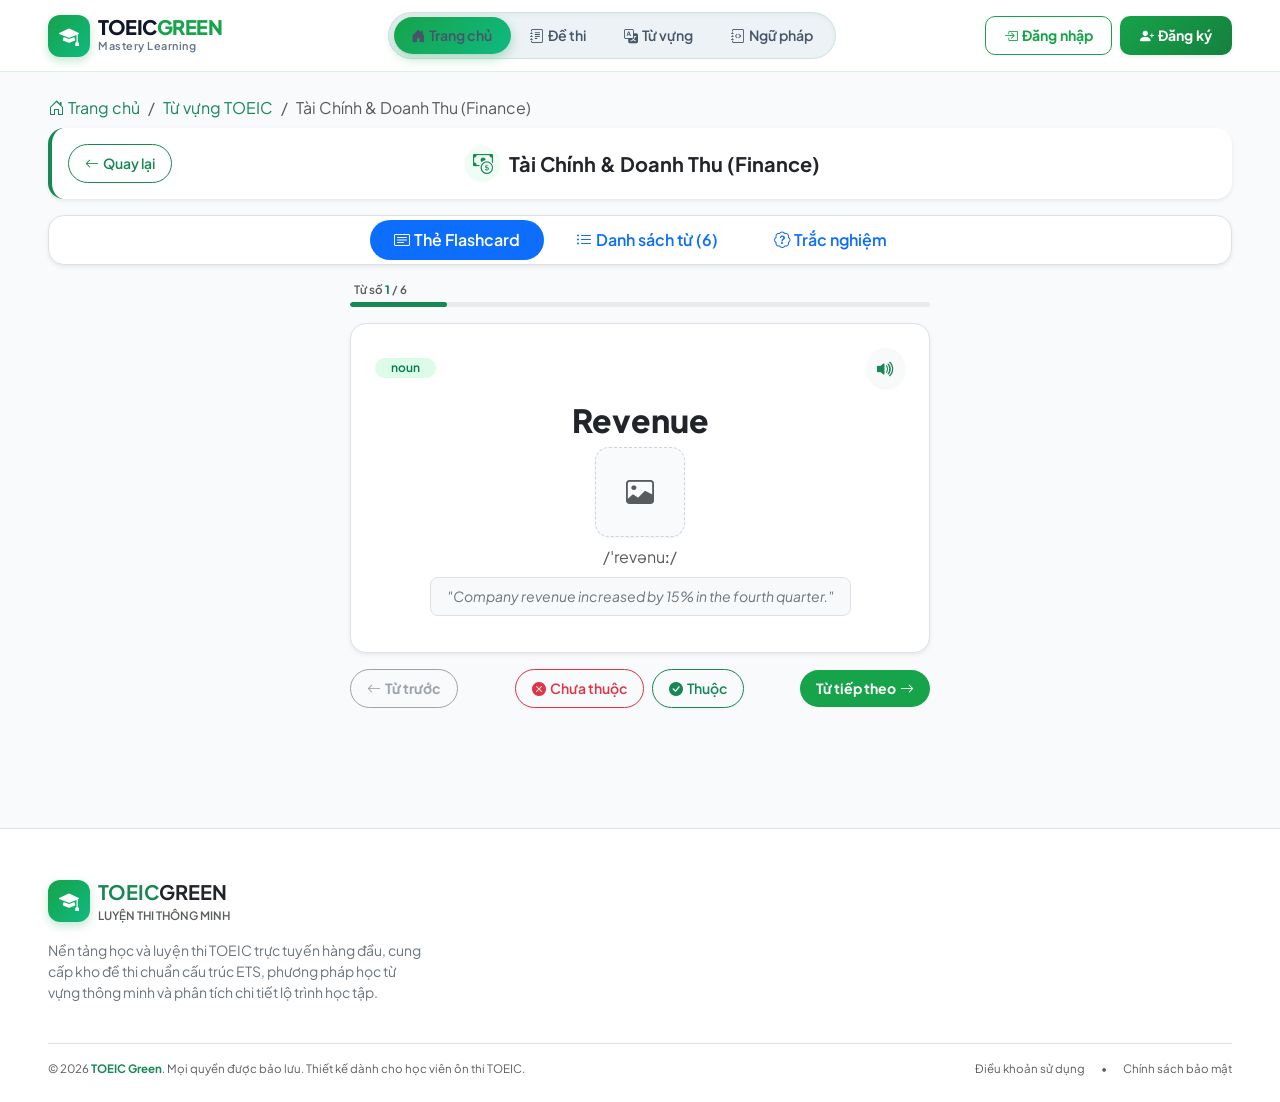
==== vocab-detail.html @ 049415ac "second time deploy lol" ====
<!DOCTYPE html>
<html lang="vi">

<head>
    <meta charset="utf-8" />
    <meta name="viewport" content="width=device-width, initial-scale=1.0" />
    <title>H&#x1ECD;c T&#x1EEB; V&#x1EF1;ng: T&#xE0;i Ch&#xED;nh &amp; Doanh Thu (Finance) - TOEIC Master</title>
    <!-- Google Fonts -->
    <link rel="preconnect" href="https://fonts.googleapis.com">
    <link rel="preconnect" href="https://fonts.gstatic.com" crossorigin>
    <link href="https://fonts.googleapis.com/css2?family=Plus+Jakarta+Sans:wght@400;500;600;700;800&display=swap"
        rel="stylesheet">
    <!-- Bootstrap 5 & Icons -->
    <link rel="stylesheet" href="/lib/bootstrap/dist/css/bootstrap.min.css" />
    <link rel="stylesheet" href="https://cdn.jsdelivr.net/npm/bootstrap-icons@1.11.3/font/bootstrap-icons.min.css">
    <!-- Custom Site CSS -->
    <link rel="stylesheet" href="/css/site.css?v=sYQMyWPoGxHko4SKSE2M6L6KDpTRG8EgxznB8csKNCI" />
</head>

<body class="d-flex flex-column min-vh-100">
    <!-- ===================== HEADER ===================== -->
    <header class="site-header sticky-top">
        <div class="container-fluid px-lg-5">
            <nav class="navbar navbar-expand-lg py-0">
                <!-- 1. Logo (Left) -->
                <a class="navbar-brand d-flex align-items-center gap-2 text-decoration-none" href="/Student">
                    <div class="brand-icon-box">
                        <i class="bi bi-mortarboard-fill"></i>
                    </div>
                    <div class="d-flex flex-column">
                        <span class="brand-title">TOEIC<span class="brand-highlight">GREEN</span></span>
                        <span class="brand-sub">Mastery Learning</span>
                    </div>
                </a>

                <!-- Mobile Toggle -->
                <button class="navbar-toggler border-0 shadow-none" type="button" data-bs-toggle="collapse"
                    data-bs-target="#navbarMain">
                    <i class="bi bi-list fs-2 text-success"></i>
                </button>

                <!-- Navbar Content -->
                <div class="collapse navbar-collapse justify-content-between" id="navbarMain">
                    <!-- 2. Smooth Floating Background Slider Navbar (Center) -->
                    <div class="navbar-slidebar-wrapper mx-auto my-2 my-lg-0" id="slidebarContainer">
                        <!-- Floating Background Pill Indicator -->
                        <div class="nav-slider-indicator" id="navIndicator"></div>

                        <ul class="nav custom-slide-nav" id="mainSlideNav">
                            <li class="nav-item">
                                <a class="nav-link " href="/Student">
                                    <i class="bi bi-house-door-fill me-1"></i>Trang chủ
                                </a>
                            </li>
                            <li class="nav-item">
                                <a class="nav-link " href="/Student/Home/Exams">
                                    <i class="bi bi-journal-text me-1"></i>Đề thi
                                </a>
                            </li>
                            <li class="nav-item">
                                <a class="nav-link " href="/Student/Home/Vocab">
                                    <i class="bi bi-translate me-1"></i>Từ vựng
                                </a>
                            </li>
                            <li class="nav-item">
                                <a class="nav-link " href="/Student/Home/Grammar">
                                    <i class="bi bi-journal-code me-1"></i>Ngữ pháp
                                </a>
                            </li>
                        </ul>
                    </div>

                    <!-- 3. Auth Buttons (Right) -->
                    <div class="d-flex align-items-center gap-2 mt-3 mt-lg-0">
                        <button class="btn btn-auth-login" data-bs-toggle="modal" data-bs-target="#authModal"
                            onclick="setAuthMode('login')">
                            <i class="bi bi-box-arrow-in-right me-1"></i>Đăng nhập
                        </button>
                        <button class="btn btn-auth-register shadow-sm" data-bs-toggle="modal"
                            data-bs-target="#authModal" onclick="setAuthMode('register')">
                            <i class="bi bi-person-plus-fill me-1"></i>Đăng ký
                        </button>
                    </div>
                </div>
            </nav>
        </div>
    </header>

    <!-- ===================== BODY CONTENT ===================== -->
    <main role="main" class="flex-grow-1">

        <div class="page-container py-4">
            <div class="container-fluid px-lg-5">

                <!-- ================= 1. BREADCRUMB & HEADER ================= -->
                <div class="mb-3">
                    <nav aria-label="breadcrumb">
                        <ol class="breadcrumb mb-2">
                            <li class="breadcrumb-item">
                                <a class="text-decoration-none text-success" href="/Student">
                                    <i class="bi bi-house-door me-1"></i>Trang chủ
                                </a>
                            </li>
                            <li class="breadcrumb-item">
                                <a class="text-decoration-none text-success" href="/Student/Home/Vocab">Từ vựng
                                    TOEIC</a>
                            </li>
                            <li class="breadcrumb-item active" aria-current="page">T&#xE0;i Ch&#xED;nh &amp; Doanh Thu
                                (Finance)</li>
                        </ol>
                    </nav>

                    <!-- Header: Nút Quay lại bên trái, Tên chủ đề ở GIỮA (Responsive cho mọi màn hình) -->
                    <div
                        class="card border-0 rounded-4 shadow-sm p-3 bg-white border-start border-4 border-success position-relative">
                        <div
                            class="d-flex flex-wrap justify-content-between align-items-center gap-2 vocab-detail-header-row">
                            <!-- Bên trái: Nút Quay lại -->
                            <a class="btn btn-outline-success rounded-pill px-3 py-2 fw-semibold btn-sm z-1 flex-shrink-0"
                                href="/Student/Home/Vocab">
                                <i class="bi bi-arrow-left me-1"></i>Quay lại
                            </a>

                            <!-- Ở giữa: Tên chủ đề (tự căn giữa desktop & tablet, linh hoạt trên mobile) -->
                            <div class="vocab-header-title-box d-flex align-items-center gap-2">
                                <div class="topic-icon-box rounded-circle bg-light-green text-success d-flex align-items-center justify-content-center flex-shrink-0"
                                    style="width: 36px; height: 36px;">
                                    <i class="bi bi-cash-coin fs-5"></i>
                                </div>
                                <h4 class="fw-bold text-dark mb-0 fs-5 text-truncate"
                                    title="T&#xE0;i Ch&#xED;nh &amp; Doanh Thu (Finance)">T&#xE0;i Ch&#xED;nh &amp;
                                    Doanh Thu (Finance)</h4>
                            </div>

                            <!-- Placeholder để giữ cân bằng layout trên màn hình lớn -->
                            <div style="width: 88px;" class="d-none d-md-block flex-shrink-0"></div>
                        </div>
                    </div>
                </div>

                <!-- ================= 2. STUDY MODES (TABS) ================= -->
                <ul class="nav nav-pills gap-1 gap-sm-2 mb-3 p-1 bg-white rounded-4 shadow-sm border justify-content-center flex-nowrap overflow-auto"
                    id="vocabStudyTabs" role="tablist">
                    <li class="nav-item flex-shrink-0" role="presentation">
                        <button class="nav-link active rounded-pill fw-semibold px-3 px-sm-4 py-2 small"
                            id="flashcard-tab" data-bs-toggle="pill" data-bs-target="#flashcard-pane" type="button"
                            role="tab">
                            <i class="bi bi-card-text me-1"></i>Thẻ Flashcard
                        </button>
                    </li>
                    <li class="nav-item flex-shrink-0" role="presentation">
                        <button class="nav-link rounded-pill fw-semibold px-3 px-sm-4 py-2 small" id="list-tab"
                            data-bs-toggle="pill" data-bs-target="#list-pane" type="button" role="tab">
                            <i class="bi bi-list-ul me-1"></i>Danh sách từ (6)
                        </button>
                    </li>
                    <li class="nav-item flex-shrink-0" role="presentation">
                        <button class="nav-link rounded-pill fw-semibold px-3 px-sm-4 py-2 small" id="quiz-tab"
                            data-bs-toggle="pill" data-bs-target="#quiz-pane" type="button" role="tab">
                            <i class="bi bi-patch-question me-1"></i>Trắc nghiệm
                        </button>
                    </li>
                </ul>

                <!-- ================= 3. TAB CONTENT ================= -->
                <div class="tab-content" id="vocabTabContent">

                    <!-- TAB 1: COMPACT 3D FLASHCARD -->
                    <div class="tab-pane fade show active" id="flashcard-pane" role="tabpanel">
                        <div class="row justify-content-center">
                            <div class="col-xl-6 col-lg-7 col-md-9 col-12">

                                <!-- Progress Indicator -->
                                <div class="d-flex justify-content-between align-items-center mb-1 px-1">
                                    <span class="text-muted x-small fw-semibold">
                                        Từ số <strong class="text-success" id="cardCurrentIndex">1</strong> / 6
                                    </span>
                                </div>
                                <div class="progress mb-3" style="height: 5px;">
                                    <div class="progress-bar bg-success rounded-pill" id="cardProgressBar"
                                        style="width: 16,666666666666668%"></div>
                                </div>

                                <!-- 3D Flip Card Container -->
                                <div class="flashcard-scene mb-3" onclick="flipCurrentCard()">
                                    <div class="flashcard" id="mainFlashcard">

                                        <!-- Mặt trước (Front): Từ vựng + Hình ảnh ở GIỮA + Phiên âm + Ví dụ bên dưới -->
                                        <div
                                            class="flashcard-face flashcard-front rounded-4 shadow-sm p-3 p-sm-4 d-flex flex-column justify-content-between text-center bg-white border">
                                            <div class="d-flex justify-content-between align-items-center">
                                                <span
                                                    class="badge bg-emerald-light text-emerald px-3 py-1 rounded-pill fw-semibold"
                                                    id="fcPartOfSpeech">noun</span>
                                                <button class="btn btn-light btn-sm rounded-circle shadow-xs"
                                                    onclick="event.stopPropagation(); playCurrentWordAudio();"
                                                    title="Nghe phát âm">
                                                    <i class="bi bi-volume-up-fill text-success fs-5"></i>
                                                </button>
                                            </div>

                                            <div class="my-auto py-2 d-flex flex-column align-items-center w-100">
                                                <!-- 1. Từ vựng tiếng Anh -->
                                                <h2 class="fw-extrabold text-dark mb-2 fc-word-heading" id="fcWord">
                                                    Agreement</h2>

                                                <!-- 2. Hình ảnh ở giữa (dưới từ vựng, trên phiên âm) -->
                                                <div class="vocab-image-box shadow-xs mb-2" id="fcImageBoxFront">
                                                    <i class="bi bi-image text-muted fs-3"
                                                        id="fcImagePlaceholderFront"></i>
                                                    <img id="fcImageTagFront" src="" alt="Vocabulary Illustration"
                                                        style="display: none;" />
                                                </div>

                                                <!-- 3. Phiên âm -->
                                                <p class="text-muted fs-6 mb-2" id="fcPhonetic">/əˈɡriːmənt/</p>

                                                <!-- 4. Câu ví dụ đặt dưới phần phiên âm -->
                                                <div
                                                    class="p-2 px-3 bg-light rounded-3 border text-center d-inline-block mw-100">
                                                    <p class="mb-0 text-secondary small fst-italic" id="fcExample">"The
                                                        two companies reached a preliminary agreement on the merger."
                                                    </p>
                                                </div>
                                            </div>

                                            <div></div>
                                        </div>

                                        <!-- Mặt sau (Back): Hình ảnh + Nghĩa tiếng Việt -->
                                        <div
                                            class="flashcard-face flashcard-back rounded-4 shadow-sm p-3 p-sm-4 d-flex flex-column justify-content-between text-center bg-white border">
                                            <div class="d-flex justify-content-end align-items-center">
                                                <button class="btn btn-light btn-sm rounded-circle shadow-xs"
                                                    onclick="event.stopPropagation(); playCurrentWordAudio();"
                                                    title="Nghe phát âm">
                                                    <i class="bi bi-volume-up-fill text-success fs-5"></i>
                                                </button>
                                            </div>

                                            <div
                                                class="d-flex align-items-center justify-content-center gap-3 gap-sm-4 my-auto py-2 w-100 flex-column flex-sm-row">
                                                <!-- Khung hình ảnh kèm theo ở mặt sau -->
                                                <div class="vocab-image-box shadow-xs" id="fcImageBoxBack">
                                                    <i class="bi bi-image text-muted fs-3"
                                                        id="fcImagePlaceholderBack"></i>
                                                    <img id="fcImageTagBack" src="" alt="Vocabulary Illustration"
                                                        style="display: none;" />
                                                </div>

                                                <div class="text-center text-sm-start">
                                                    <span
                                                        class="text-muted x-small fw-bold text-uppercase d-block mb-1">Nghĩa
                                                        tiếng Việt</span>
                                                    <h3 class="fw-bold text-success mb-0 fc-meaning-heading"
                                                        id="fcMeaning">Hợp đồng, thỏa thuận</h3>
                                                </div>
                                            </div>

                                            <div></div>
                                        </div>
                                    </div>
                                </div>

                                <!-- Card Navigation Controls: Từ trước | Chưa thuộc | Thuộc | Từ tiếp theo -->
                                <div
                                    class="d-flex flex-wrap justify-content-between align-items-center gap-2 flashcard-controls-row">
                                    <button
                                        class="btn btn-outline-secondary px-3 py-2 rounded-pill fw-bold btn-sm fc-nav-btn"
                                        id="btnPrevCard" onclick="prevCard()" disabled>
                                        <i class="bi bi-arrow-left me-1"></i>Từ trước
                                    </button>

                                    <div class="d-flex align-items-center gap-2 fc-status-btn-group">
                                        <button
                                            class="btn btn-outline-danger px-3 py-2 rounded-pill fw-semibold btn-sm d-flex align-items-center gap-1 shadow-xs"
                                            id="btnNotLearned" onclick="markStatus(false)" title="Chưa thuộc từ này">
                                            <i class="bi bi-x-circle-fill"></i>
                                            <span>Chưa thuộc</span>
                                        </button>
                                        <button
                                            class="btn btn-success px-3 py-2 rounded-pill fw-semibold btn-sm d-flex align-items-center gap-1 shadow-xs"
                                            id="btnLearned" onclick="markStatus(true)" title="Đã thuộc từ này">
                                            <i class="bi bi-check-circle-fill"></i>
                                            <span>Thuộc</span>
                                        </button>
                                    </div>

                                    <button class="btn btn-emerald px-3 py-2 rounded-pill fw-bold btn-sm fc-nav-btn"
                                        id="btnNextCard" onclick="nextCard()">
                                        Từ tiếp theo<i class="bi bi-arrow-right ms-1"></i>
                                    </button>
                                </div>
                            </div>
                        </div>
                    </div>

                    <!-- TAB 2: DETAILED VOCABULARY LIST (CÓ BỘ LỌC THUỘC / CHƯA THUỘC) -->
                    <div class="tab-pane fade" id="list-pane" role="tabpanel">
                        <!-- Thanh phân loại bộ lọc từ vựng -->
                        <div
                            class="d-flex flex-wrap align-items-center justify-content-between gap-2 mb-3 p-3 bg-white rounded-4 shadow-sm border">
                            <span class="fw-semibold text-dark small">
                                <i class="bi bi-funnel me-1 text-success"></i>Phân loại từ:
                            </span>
                            <div class="btn-group rounded-pill p-1 bg-light border" role="group">
                                <button type="button"
                                    class="btn btn-sm rounded-pill px-3 fw-semibold active btn-success"
                                    id="filterBtnAll" onclick="filterWordList('all')">
                                    Tất cả (<span id="countAll">6</span>)
                                </button>
                                <button type="button"
                                    class="btn btn-sm rounded-pill px-3 fw-semibold btn-light text-success"
                                    id="filterBtnLearned" onclick="filterWordList('learned')">
                                    <i class="bi bi-check-circle-fill me-1"></i>Đã thuộc (<span
                                        id="countLearned">0</span>)
                                </button>
                                <button type="button"
                                    class="btn btn-sm rounded-pill px-3 fw-semibold btn-light text-danger"
                                    id="filterBtnNotLearned" onclick="filterWordList('not_learned')">
                                    <i class="bi bi-x-circle-fill me-1"></i>Chưa thuộc (<span
                                        id="countNotLearned">0</span>)
                                </button>
                            </div>
                        </div>

                        <div class="row g-3" id="vocabCardsGrid">
                            <div class="col-md-6 col-lg-4 vocab-item-wrapper" id="wordCardCol-201" data-word-id="201">
                                <div class="card h-100 border-0 rounded-4 shadow-sm p-4 bg-white vocab-card-item">
                                    <!-- Hàng tiêu đề: Từ vựng bên trái, Trạng thái & Loa bên phải -->
                                    <div class="d-flex align-items-start justify-content-between gap-2 mb-2">
                                        <div class="d-flex align-items-center gap-3">
                                            <div>
                                                <h5 class="fw-bold text-dark mb-0">Revenue</h5>
                                                <span class="text-muted small">/&#x2C8;rev&#x259;nu&#x2D0;/</span>
                                            </div>
                                        </div>

                                        <!-- Cụm bên phải: Badge trạng thái + Nút loa đặt cạnh nhau rõ ràng -->
                                        <div class="d-flex align-items-center gap-2 flex-shrink-0">
                                            <div id="wordStatusBadge-201">
                                                <span class="badge bg-light text-muted border small">Chưa học</span>
                                            </div>
                                            <button class="btn btn-sm btn-light rounded-circle shadow-xs"
                                                onclick="speakWord('Revenue')" title="Nghe phát âm">
                                                <i class="bi bi-volume-up text-success"></i>
                                            </button>
                                        </div>
                                    </div>
                                    <div class="p-2 bg-light rounded-3 mb-2 border">
                                        <span class="badge bg-light-green text-emerald border small me-1">noun</span>
                                        <strong class="text-success small">Doanh thu, t&#x1ED5;ng thu
                                            nh&#x1EAD;p</strong>
                                    </div>
                                    <div class="text-muted x-small fst-italic mt-auto">
                                        <i class="bi bi-chat-quote me-1"></i>Company revenue increased by 15% in the
                                        fourth quarter.
                                    </div>
                                </div>
                            </div>
                            <div class="col-md-6 col-lg-4 vocab-item-wrapper" id="wordCardCol-202" data-word-id="202">
                                <div class="card h-100 border-0 rounded-4 shadow-sm p-4 bg-white vocab-card-item">
                                    <!-- Hàng tiêu đề: Từ vựng bên trái, Trạng thái & Loa bên phải -->
                                    <div class="d-flex align-items-start justify-content-between gap-2 mb-2">
                                        <div class="d-flex align-items-center gap-3">
                                            <div>
                                                <h5 class="fw-bold text-dark mb-0">Budget</h5>
                                                <span class="text-muted small">/&#x2C8;b&#x28C;d&#x292;&#x26A;t/</span>
                                            </div>
                                        </div>

                                        <!-- Cụm bên phải: Badge trạng thái + Nút loa đặt cạnh nhau rõ ràng -->
                                        <div class="d-flex align-items-center gap-2 flex-shrink-0">
                                            <div id="wordStatusBadge-202">
                                                <span class="badge bg-light text-muted border small">Chưa học</span>
                                            </div>
                                            <button class="btn btn-sm btn-light rounded-circle shadow-xs"
                                                onclick="speakWord('Budget')" title="Nghe phát âm">
                                                <i class="bi bi-volume-up text-success"></i>
                                            </button>
                                        </div>
                                    </div>
                                    <div class="p-2 bg-light rounded-3 mb-2 border">
                                        <span class="badge bg-light-green text-emerald border small me-1">noun</span>
                                        <strong class="text-success small">Ng&#xE2;n s&#xE1;ch t&#xE0;i
                                            ch&#xED;nh</strong>
                                    </div>
                                    <div class="text-muted x-small fst-italic mt-auto">
                                        <i class="bi bi-chat-quote me-1"></i>The marketing department was allocated a
                                        budget of $50,000.
                                    </div>
                                </div>
                            </div>
                            <div class="col-md-6 col-lg-4 vocab-item-wrapper" id="wordCardCol-203" data-word-id="203">
                                <div class="card h-100 border-0 rounded-4 shadow-sm p-4 bg-white vocab-card-item">
                                    <!-- Hàng tiêu đề: Từ vựng bên trái, Trạng thái & Loa bên phải -->
                                    <div class="d-flex align-items-start justify-content-between gap-2 mb-2">
                                        <div class="d-flex align-items-center gap-3">
                                            <div>
                                                <h5 class="fw-bold text-dark mb-0">Expenditure</h5>
                                                <span
                                                    class="text-muted small">/&#x26A;k&#x2C8;spend&#x26A;t&#x283;&#x259;r/</span>
                                            </div>
                                        </div>

                                        <!-- Cụm bên phải: Badge trạng thái + Nút loa đặt cạnh nhau rõ ràng -->
                                        <div class="d-flex align-items-center gap-2 flex-shrink-0">
                                            <div id="wordStatusBadge-203">
                                                <span class="badge bg-light text-muted border small">Chưa học</span>
                                            </div>
                                            <button class="btn btn-sm btn-light rounded-circle shadow-xs"
                                                onclick="speakWord('Expenditure')" title="Nghe phát âm">
                                                <i class="bi bi-volume-up text-success"></i>
                                            </button>
                                        </div>
                                    </div>
                                    <div class="p-2 bg-light rounded-3 mb-2 border">
                                        <span class="badge bg-light-green text-emerald border small me-1">noun</span>
                                        <strong class="text-success small">Chi ph&#xED;, s&#x1EF1; chi
                                            ti&#xEA;u</strong>
                                    </div>
                                    <div class="text-muted x-small fst-italic mt-auto">
                                        <i class="bi bi-chat-quote me-1"></i>We must reduce capital expenditure to
                                        maintain cash reserves.
                                    </div>
                                </div>
                            </div>
                            <div class="col-md-6 col-lg-4 vocab-item-wrapper" id="wordCardCol-204" data-word-id="204">
                                <div class="card h-100 border-0 rounded-4 shadow-sm p-4 bg-white vocab-card-item">
                                    <!-- Hàng tiêu đề: Từ vựng bên trái, Trạng thái & Loa bên phải -->
                                    <div class="d-flex align-items-start justify-content-between gap-2 mb-2">
                                        <div class="d-flex align-items-center gap-3">
                                            <div>
                                                <h5 class="fw-bold text-dark mb-0">Audit</h5>
                                                <span class="text-muted small">/&#x2C8;&#x254;&#x2D0;d&#x26A;t/</span>
                                            </div>
                                        </div>

                                        <!-- Cụm bên phải: Badge trạng thái + Nút loa đặt cạnh nhau rõ ràng -->
                                        <div class="d-flex align-items-center gap-2 flex-shrink-0">
                                            <div id="wordStatusBadge-204">
                                                <span class="badge bg-light text-muted border small">Chưa học</span>
                                            </div>
                                            <button class="btn btn-sm btn-light rounded-circle shadow-xs"
                                                onclick="speakWord('Audit')" title="Nghe phát âm">
                                                <i class="bi bi-volume-up text-success"></i>
                                            </button>
                                        </div>
                                    </div>
                                    <div class="p-2 bg-light rounded-3 mb-2 border">
                                        <span class="badge bg-light-green text-emerald border small me-1">noun /
                                            verb</span>
                                        <strong class="text-success small">Ki&#x1EC3;m to&#xE1;n, s&#x1EF1; ki&#x1EC3;m
                                            tra s&#x1ED5; s&#xE1;ch</strong>
                                    </div>
                                    <div class="text-muted x-small fst-italic mt-auto">
                                        <i class="bi bi-chat-quote me-1"></i>An independent firm was hired to conduct an
                                        annual financial audit.
                                    </div>
                                </div>
                            </div>
                            <div class="col-md-6 col-lg-4 vocab-item-wrapper" id="wordCardCol-205" data-word-id="205">
                                <div class="card h-100 border-0 rounded-4 shadow-sm p-4 bg-white vocab-card-item">
                                    <!-- Hàng tiêu đề: Từ vựng bên trái, Trạng thái & Loa bên phải -->
                                    <div class="d-flex align-items-start justify-content-between gap-2 mb-2">
                                        <div class="d-flex align-items-center gap-3">
                                            <div>
                                                <h5 class="fw-bold text-dark mb-0">Dividend</h5>
                                                <span class="text-muted small">/&#x2C8;d&#x26A;v&#x26A;dend/</span>
                                            </div>
                                        </div>

                                        <!-- Cụm bên phải: Badge trạng thái + Nút loa đặt cạnh nhau rõ ràng -->
                                        <div class="d-flex align-items-center gap-2 flex-shrink-0">
                                            <div id="wordStatusBadge-205">
                                                <span class="badge bg-light text-muted border small">Chưa học</span>
                                            </div>
                                            <button class="btn btn-sm btn-light rounded-circle shadow-xs"
                                                onclick="speakWord('Dividend')" title="Nghe phát âm">
                                                <i class="bi bi-volume-up text-success"></i>
                                            </button>
                                        </div>
                                    </div>
                                    <div class="p-2 bg-light rounded-3 mb-2 border">
                                        <span class="badge bg-light-green text-emerald border small me-1">noun</span>
                                        <strong class="text-success small">C&#x1ED5; t&#x1EE9;c</strong>
                                    </div>
                                    <div class="text-muted x-small fst-italic mt-auto">
                                        <i class="bi bi-chat-quote me-1"></i>Shareholders will receive a dividend of 50
                                        cents per share.
                                    </div>
                                </div>
                            </div>
                            <div class="col-md-6 col-lg-4 vocab-item-wrapper" id="wordCardCol-206" data-word-id="206">
                                <div class="card h-100 border-0 rounded-4 shadow-sm p-4 bg-white vocab-card-item">
                                    <!-- Hàng tiêu đề: Từ vựng bên trái, Trạng thái & Loa bên phải -->
                                    <div class="d-flex align-items-start justify-content-between gap-2 mb-2">
                                        <div class="d-flex align-items-center gap-3">
                                            <div>
                                                <h5 class="fw-bold text-dark mb-0">Fiscal</h5>
                                                <span class="text-muted small">/&#x2C8;f&#x26A;skl/</span>
                                            </div>
                                        </div>

                                        <!-- Cụm bên phải: Badge trạng thái + Nút loa đặt cạnh nhau rõ ràng -->
                                        <div class="d-flex align-items-center gap-2 flex-shrink-0">
                                            <div id="wordStatusBadge-206">
                                                <span class="badge bg-light text-muted border small">Chưa học</span>
                                            </div>
                                            <button class="btn btn-sm btn-light rounded-circle shadow-xs"
                                                onclick="speakWord('Fiscal')" title="Nghe phát âm">
                                                <i class="bi bi-volume-up text-success"></i>
                                            </button>
                                        </div>
                                    </div>
                                    <div class="p-2 bg-light rounded-3 mb-2 border">
                                        <span
                                            class="badge bg-light-green text-emerald border small me-1">adjective</span>
                                        <strong class="text-success small">Thu&#x1ED9;c t&#xE0;i ch&#xED;nh, n&#x103;m
                                            t&#xE0;i kh&#xF3;a</strong>
                                    </div>
                                    <div class="text-muted x-small fst-italic mt-auto">
                                        <i class="bi bi-chat-quote me-1"></i>The new fiscal year will begin on January
                                        1st.
                                    </div>
                                </div>
                            </div>
                        </div>
                        <div id="vocabEmptyFilterMsg"
                            class="text-center py-5 d-none bg-white rounded-4 shadow-sm border mt-3">
                            <i class="bi bi-inbox text-muted display-4 d-block mb-2"></i>
                            <p class="text-muted fw-semibold mb-0">Không có từ nào trong danh mục này!</p>
                        </div>
                    </div>

                    <!-- TAB 3: QUICK QUIZ -->
                    <div class="tab-pane fade" id="quiz-pane" role="tabpanel">
                        <div class="row justify-content-center">
                            <div class="col-lg-8">
                                <div class="card border-0 rounded-4 shadow-sm p-4 p-md-5 bg-white text-center"
                                    id="quizContainer">
                                    <span
                                        class="badge bg-success-subtle text-success fw-bold px-3 py-1 rounded-pill small mb-3 align-self-center">
                                        Câu hỏi trắc nghiệm kiểm tra
                                    </span>
                                    <h4 class="fw-bold text-dark mb-2" id="quizQuestionWord">Agreement</h4>
                                    <p class="text-muted small mb-4">Chọn nghĩa tiếng Việt chính xác nhất cho từ vựng
                                        trên:</p>

                                    <div class="row g-3 text-start mb-4" id="quizOptionsContainer">
                                        <!-- Sẽ được render tự động qua JS -->
                                    </div>

                                    <div class="d-flex justify-content-between align-items-center pt-3 border-top">
                                        <span class="text-muted small" id="quizScoreText">Điểm: 0</span>
                                        <button class="btn btn-emerald px-4 py-2 rounded-pill fw-bold"
                                            onclick="generateNextQuiz()">
                                            Câu tiếp theo<i class="bi bi-arrow-right ms-1"></i>
                                        </button>
                                    </div>
                                </div>
                            </div>
                        </div>
                    </div>

                </div>
            </div>
        </div>

        <!-- ================= 4. JAVASCRIPT LOGIC CHO BÀI HỌC TỪ VỰNG ================= -->
        <script>
            // Dữ liệu từ vựng truyền từ Server sang Client
            const vocabData = [{ "Id": 201, "TopicId": 2, "Word": "Revenue", "Phonetic": "/\u02C8rev\u0259nu\u02D0/", "Meaning": "Doanh thu, t\u1ED5ng thu nh\u1EADp", "PartOfSpeech": "noun", "Topic": "Finance", "Example": "Company revenue increased by 15% in the fourth quarter.", "ImageUrl": "" }, { "Id": 202, "TopicId": 2, "Word": "Budget", "Phonetic": "/\u02C8b\u028Cd\u0292\u026At/", "Meaning": "Ng\u00E2n s\u00E1ch t\u00E0i ch\u00EDnh", "PartOfSpeech": "noun", "Topic": "Finance", "Example": "The marketing department was allocated a budget of $50,000.", "ImageUrl": "" }, { "Id": 203, "TopicId": 2, "Word": "Expenditure", "Phonetic": "/\u026Ak\u02C8spend\u026At\u0283\u0259r/", "Meaning": "Chi ph\u00ED, s\u1EF1 chi ti\u00EAu", "PartOfSpeech": "noun", "Topic": "Finance", "Example": "We must reduce capital expenditure to maintain cash reserves.", "ImageUrl": "" }, { "Id": 204, "TopicId": 2, "Word": "Audit", "Phonetic": "/\u02C8\u0254\u02D0d\u026At/", "Meaning": "Ki\u1EC3m to\u00E1n, s\u1EF1 ki\u1EC3m tra s\u1ED5 s\u00E1ch", "PartOfSpeech": "noun / verb", "Topic": "Finance", "Example": "An independent firm was hired to conduct an annual financial audit.", "ImageUrl": "" }, { "Id": 205, "TopicId": 2, "Word": "Dividend", "Phonetic": "/\u02C8d\u026Av\u026Adend/", "Meaning": "C\u1ED5 t\u1EE9c", "PartOfSpeech": "noun", "Topic": "Finance", "Example": "Shareholders will receive a dividend of 50 cents per share.", "ImageUrl": "" }, { "Id": 206, "TopicId": 2, "Word": "Fiscal", "Phonetic": "/\u02C8f\u026Askl/", "Meaning": "Thu\u1ED9c t\u00E0i ch\u00EDnh, n\u0103m t\u00E0i kh\u00F3a", "PartOfSpeech": "adjective", "Topic": "Finance", "Example": "The new fiscal year will begin on January 1st.", "ImageUrl": "" }];
            let currentIndex = 0;
            let quizScore = 0;
            const learnedStatus = {}; // Lưu trạng thái từ: { [wordId]: true/false }

            function updateFlashcardUI() {
                if (!vocabData || vocabData.length === 0) return;

                const currentWord = vocabData[currentIndex];

                // Cập nhật text mặt trước (Word, Phonetic, POS, và Ví dụ)
                document.getElementById('fcWord').innerText = currentWord.Word;
                document.getElementById('fcPhonetic').innerText = currentWord.Phonetic;
                document.getElementById('fcPartOfSpeech').innerText = currentWord.PartOfSpeech;
                document.getElementById('fcExample').innerText = `"${currentWord.Example}"`;

                // Cập nhật hình ảnh minh họa ở MẶT TRƯỚC
                const imgTagFront = document.getElementById('fcImageTagFront');
                const imgPlaceholderFront = document.getElementById('fcImagePlaceholderFront');
                if (imgTagFront && imgPlaceholderFront) {
                    if (currentWord.ImageUrl && currentWord.ImageUrl.trim() !== "") {
                        imgTagFront.src = currentWord.ImageUrl;
                        imgTagFront.style.display = 'block';
                        imgPlaceholderFront.style.display = 'none';
                    } else {
                        imgTagFront.style.display = 'none';
                        imgPlaceholderFront.style.display = 'block';
                    }
                }

                // Cập nhật text mặt sau (Nghĩa tiếng Việt)
                document.getElementById('fcMeaning').innerText = currentWord.Meaning;

                // Cập nhật hình ảnh minh họa ở MẶT SAU
                const imgTagBack = document.getElementById('fcImageTagBack');
                const imgPlaceholderBack = document.getElementById('fcImagePlaceholderBack');
                if (imgTagBack && imgPlaceholderBack) {
                    if (currentWord.ImageUrl && currentWord.ImageUrl.trim() !== "") {
                        imgTagBack.src = currentWord.ImageUrl;
                        imgTagBack.style.display = 'block';
                        imgPlaceholderBack.style.display = 'none';
                    } else {
                        imgTagBack.style.display = 'none';
                        imgPlaceholderBack.style.display = 'block';
                    }
                }

                // Cập nhật giao diện trạng thái Thuộc / Chưa thuộc hiện tại (khóa nút nếu đã chọn)
                updateStatusButtonsUI(currentWord.Id);

                // Cập nhật chỉ số & thanh tiến độ
                document.getElementById('cardCurrentIndex').innerText = currentIndex + 1;
                const progressPercent = ((currentIndex + 1) / vocabData.length) * 100;
                document.getElementById('cardProgressBar').style.width = `${progressPercent}%`;

                // Trạng thái nút Next / Prev
                document.getElementById('btnPrevCard').disabled = (currentIndex === 0);
                document.getElementById('btnNextCard').disabled = (currentIndex === vocabData.length - 1);

                // Đảm bảo thẻ quay về mặt trước khi chuyển từ mới
                document.getElementById('mainFlashcard').classList.remove('is-flipped');
            }

            // Đánh dấu trạng thái Thuộc (true) hoặc Chưa thuộc (false)
            // Quy tắc: Chỉ được chọn 1 trong 2, khi đã chọn thì không thể ấn đổi ngược lại cho từ này
            function markStatus(isLearned) {
                if (!vocabData || vocabData.length === 0) return;
                const currentWord = vocabData[currentIndex];

                // Nếu từ này ĐÃ ĐƯỢC CHỌN TRƯỚC ĐÓ rồi thì KHÔNG cho đổi
                if (learnedStatus[currentWord.Id] !== undefined) {
                    return;
                }

                learnedStatus[currentWord.Id] = isLearned;
                updateStatusButtonsUI(currentWord.Id);
                updateVocabListClassification();

                // Tự động chuyển sang từ tiếp theo nếu chưa ở cuối
                if (currentIndex < vocabData.length - 1) {
                    setTimeout(() => {
                        nextCard();
                    }, 350);
                }
            }

            function updateStatusButtonsUI(wordId) {
                const btnLearned = document.getElementById('btnLearned');
                const btnNotLearned = document.getElementById('btnNotLearned');
                if (!btnLearned || !btnNotLearned) return;

                const status = learnedStatus[wordId];
                if (status === true) {
                    // Đã chọn Thuộc -> Khóa cả 2 nút, nút Chưa thuộc bị disabled hoàn toàn
                    btnLearned.className = 'btn btn-success px-3 py-2 rounded-pill fw-semibold btn-sm d-flex align-items-center gap-1 shadow-sm';
                    btnLearned.disabled = true;
                    btnLearned.style.cursor = 'default';

                    btnNotLearned.className = 'btn btn-outline-secondary px-3 py-2 rounded-pill fw-semibold btn-sm d-flex align-items-center gap-1 opacity-50';
                    btnNotLearned.disabled = true;
                    btnNotLearned.style.cursor = 'not-allowed';
                } else if (status === false) {
                    // Đã chọn Chưa thuộc -> Khóa cả 2 nút, nút Thuộc bị disabled hoàn toàn
                    btnNotLearned.className = 'btn btn-danger text-white px-3 py-2 rounded-pill fw-semibold btn-sm d-flex align-items-center gap-1 shadow-sm';
                    btnNotLearned.disabled = true;
                    btnNotLearned.style.cursor = 'default';

                    btnLearned.className = 'btn btn-outline-secondary px-3 py-2 rounded-pill fw-semibold btn-sm d-flex align-items-center gap-1 opacity-50';
                    btnLearned.disabled = true;
                    btnLearned.style.cursor = 'not-allowed';
                } else {
                    // Chưa chọn: Cả 2 nút sẵn sàng cho người dùng bấm 1 trong 2
                    btnLearned.className = 'btn btn-outline-success px-3 py-2 rounded-pill fw-semibold btn-sm d-flex align-items-center gap-1 shadow-xs';
                    btnLearned.disabled = false;
                    btnLearned.style.cursor = 'pointer';

                    btnNotLearned.className = 'btn btn-outline-danger px-3 py-2 rounded-pill fw-semibold btn-sm d-flex align-items-center gap-1 shadow-xs';
                    btnNotLearned.disabled = false;
                    btnNotLearned.style.cursor = 'pointer';
                }
            }

            // ================= PHÂN LOẠI & LỌC TỪ TRONG DANH SÁCH =================
            let currentFilter = 'all';

            function updateVocabListClassification() {
                let countLearned = 0;
                let countNotLearned = 0;

                vocabData.forEach(w => {
                    const status = learnedStatus[w.Id];
                    const badge = document.getElementById(`wordStatusBadge-${w.Id}`);
                    if (status === true) {
                        countLearned++;
                        if (badge) {
                            badge.innerHTML = '<span class="badge bg-success-subtle text-success border border-success border-opacity-25 fw-semibold small"><i class="bi bi-check-circle-fill me-1"></i>Đã thuộc</span>';
                        }
                    } else if (status === false) {
                        countNotLearned++;
                        if (badge) {
                            badge.innerHTML = '<span class="badge bg-danger-subtle text-danger border border-danger border-opacity-25 fw-semibold small"><i class="bi bi-x-circle-fill me-1"></i>Chưa thuộc</span>';
                        }
                    }
                });

                const countLearnedEl = document.getElementById('countLearned');
                const countNotLearnedEl = document.getElementById('countNotLearned');
                if (countLearnedEl) countLearnedEl.innerText = countLearned;
                if (countNotLearnedEl) countNotLearnedEl.innerText = countNotLearned;

                // Cập nhật lại chế độ lọc hiện tại
                filterWordList(currentFilter);
            }

            function filterWordList(filterType) {
                currentFilter = filterType;

                // Đổi trạng thái active cho nút bấm lọc
                const btnAll = document.getElementById('filterBtnAll');
                const btnLearned = document.getElementById('filterBtnLearned');
                const btnNot = document.getElementById('filterBtnNotLearned');

                if (btnAll && btnLearned && btnNot) {
                    btnAll.className = 'btn btn-sm rounded-pill px-3 fw-semibold ' + (filterType === 'all' ? 'active btn-success text-white' : 'btn-light text-secondary');
                    btnLearned.className = 'btn btn-sm rounded-pill px-3 fw-semibold ' + (filterType === 'learned' ? 'active btn-success text-white' : 'btn-light text-success');
                    btnNot.className = 'btn btn-sm rounded-pill px-3 fw-semibold ' + (filterType === 'not_learned' ? 'active btn-danger text-white' : 'btn-light text-danger');
                }

                let visibleCount = 0;
                const allItemWrappers = document.querySelectorAll('.vocab-item-wrapper');
                allItemWrappers.forEach(item => {
                    const wordId = parseInt(item.getAttribute('data-word-id'));
                    const status = learnedStatus[wordId];

                    let isVisible = false;
                    if (filterType === 'all') {
                        isVisible = true;
                    } else if (filterType === 'learned') {
                        isVisible = (status === true);
                    } else if (filterType === 'not_learned') {
                        isVisible = (status === false);
                    }

                    if (isVisible) {
                        item.classList.remove('d-none');
                        visibleCount++;
                    } else {
                        item.classList.add('d-none');
                    }
                });

                // Hiển thị thông báo nếu không có từ nào theo bộ lọc
                const emptyMsg = document.getElementById('vocabEmptyFilterMsg');
                if (emptyMsg) {
                    if (visibleCount === 0) {
                        emptyMsg.classList.remove('d-none');
                    } else {
                        emptyMsg.classList.add('d-none');
                    }
                }
            }

            function flipCurrentCard() {
                document.getElementById('mainFlashcard').classList.toggle('is-flipped');
            }

            function nextCard() {
                if (currentIndex < vocabData.length - 1) {
                    currentIndex++;
                    updateFlashcardUI();
                }
            }

            function prevCard() {
                if (currentIndex > 0) {
                    currentIndex--;
                    updateFlashcardUI();
                }
            }

            function playCurrentWordAudio() {
                if (vocabData && vocabData.length > 0) {
                    speakWord(vocabData[currentIndex].Word);
                }
            }

            // ================= MINI QUIZ GENERATOR =================
            function generateNextQuiz() {
                if (!vocabData || vocabData.length === 0) return;

                const randomWordIndex = Math.floor(Math.random() * vocabData.length);
                const correctWord = vocabData[randomWordIndex];
                document.getElementById('quizQuestionWord').innerText = correctWord.Word;

                // Lấy 3 đáp án sai ngẫu nhiên
                const distractors = vocabData.filter(w => w.Id !== correctWord.Id);
                const shuffledDistractors = distractors.sort(() => 0.5 - Math.random()).slice(0, 3);

                const allOptions = [correctWord, ...shuffledDistractors].sort(() => 0.5 - Math.random());

                const container = document.getElementById('quizOptionsContainer');
                container.innerHTML = '';

                allOptions.forEach((opt, idx) => {
                    const isCorrect = (opt.Id === correctWord.Id);
                    const col = document.createElement('div');
                    col.className = 'col-md-6';
                    col.innerHTML = `
                <button class="btn btn-outline-secondary w-100 p-3 rounded-3 text-start fw-semibold quiz-opt-btn" onclick="checkQuizAnswer(this, ${isCorrect})">
                    <span class="badge bg-light text-dark border me-2">${String.fromCharCode(65 + idx)}</span>${opt.Meaning}
                </button>
            `;
                    container.appendChild(col);
                });
            }

            function checkQuizAnswer(button, isCorrect) {
                const allButtons = document.querySelectorAll('.quiz-opt-btn');
                allButtons.forEach(b => b.disabled = true);

                if (isCorrect) {
                    button.classList.remove('btn-outline-secondary');
                    button.classList.add('btn-success', 'text-white');
                    quizScore += 10;
                    document.getElementById('quizScoreText').innerText = `Điểm: ${quizScore} (+10đ)`;
                } else {
                    button.classList.remove('btn-outline-secondary');
                    button.classList.add('btn-danger', 'text-white');
                }
            }

            document.addEventListener('DOMContentLoaded', () => {
                updateFlashcardUI();
                generateNextQuiz();
            });
        </script>

    </main>

    <!-- ===================== FOOTER ===================== -->
    <footer class="site-footer bg-white border-top pt-5 pb-4 mt-auto">
        <div class="container-fluid px-lg-5">
            <div class="row g-4 mb-4">
                <!-- Col 1: Brand & Giới thiệu -->
                <div class="col-lg-4 col-md-6">
                    <div class="d-flex align-items-center gap-2 mb-3">
                        <div class="brand-icon-box">
                            <i class="bi bi-mortarboard-fill"></i>
                        </div>
                        <div>
                            <span class="fw-bold text-success fs-5">TOEIC<span class="text-dark">GREEN</span></span>
                            <span class="d-block text-muted x-small fw-semibold text-uppercase tracking-wider">Luyện Thi
                                Thông Minh</span>
                        </div>
                    </div>
                    <p class="text-secondary small mb-3 lh-base">
                        Nền tảng học và luyện thi TOEIC trực tuyến hàng đầu, cung cấp kho đề thi chuẩn cấu trúc ETS,
                        phương pháp học từ vựng thông minh và phân tích chi tiết lộ trình học tập.
                    </p>
                </div>
            </div>

            <!-- Bottom Line: Copyright & Policies -->
            <div
                class="border-top pt-3 mt-2 d-flex flex-column flex-md-row justify-content-between align-items-center gap-2">
                <p class="text-muted x-small mb-0">
                    &copy; 2026 <strong class="text-success">TOEIC Green</strong>. Mọi quyền được bảo lưu.
                    Thiết kế dành cho học viên ôn thi TOEIC.
                </p>
                <div class="d-flex gap-3 x-small">
                    <a class="text-muted text-decoration-none hover-success" href="/Student/Home/Privacy">Điều khoản sử
                        dụng</a>
                    <span class="text-muted">•</span>
                    <a class="text-muted text-decoration-none hover-success" href="/Student/Home/Privacy">Chính sách bảo
                        mật</a>
                </div>
            </div>
        </div>
    </footer>

    <!-- ===================== AUTH MODAL ===================== -->
    <div class="modal fade" id="authModal" tabindex="-1" aria-hidden="true">
        <div class="modal-dialog modal-dialog-centered">
            <div class="modal-content border-0 rounded-4 shadow-lg overflow-hidden">
                <div class="modal-header border-0 pb-0 justify-content-end">
                    <button type="button" class="btn-close shadow-none" data-bs-dismiss="modal"></button>
                </div>
                <div class="modal-body p-4 pt-0">
                    <div class="text-center mb-3">
                        <div class="brand-icon-box mx-auto mb-2" style="width: 50px; height: 50px; font-size: 1.5rem;">
                            <i class="bi bi-mortarboard-fill"></i>
                        </div>
                        <h4 class="fw-bold text-dark" id="modalTitle">Đăng nhập tài khoản</h4>
                        <p class="text-muted small mb-0" id="modalSubtitle">Truy cập hàng trăm bộ đề và từ vựng TOEIC
                            miễn phí</p>
                    </div>

                    <!-- Nút đăng nhập bằng Google và Facebook nằm ngang nhau -->
                    <div class="row g-2 mb-3 mt-3">
                        <div class="col-6">
                            <button type="button"
                                class="btn btn-social-google w-100 py-2 d-flex align-items-center justify-content-center gap-2 border shadow-xs"
                                onclick="alert('Đang kết nối tài khoản Google...')">
                                <svg width="18" height="18" viewBox="0 0 24 24">
                                    <path fill="#4285F4"
                                        d="M22.56 12.25c0-.78-.07-1.53-.2-2.25H12v4.26h5.92c-.26 1.37-1.04 2.53-2.21 3.31v2.77h3.57c2.08-1.92 3.28-4.74 3.28-8.09z" />
                                    <path fill="#34A853"
                                        d="M12 23c2.97 0 5.46-.98 7.28-2.66l-3.57-2.77c-.98.66-2.23 1.06-3.71 1.06-2.86 0-5.29-1.93-6.16-4.53H2.18v2.84C3.99 20.53 7.7 23 12 23z" />
                                    <path fill="#FBBC05"
                                        d="M5.84 14.09c-.22-.66-.35-1.36-.35-2.09s.13-1.43.35-2.09V7.06H2.18C1.43 8.55 1 10.22 1 12s.43 3.45 1.18 4.94l2.85-2.22.81-.63z" />
                                    <path fill="#EA4335"
                                        d="M12 5.38c1.62 0 3.06.56 4.21 1.64l3.15-3.15C17.45 2.09 14.97 1 12 1 7.7 1 3.99 3.47 2.18 7.06l3.66 2.84c.87-2.6 3.3-4.52 6.16-4.52z" />
                                </svg>
                                <span class="fw-semibold small text-dark">Google</span>
                            </button>
                        </div>
                        <div class="col-6">
                            <button type="button"
                                class="btn btn-social-facebook w-100 py-2 d-flex align-items-center justify-content-center gap-2 border-0 text-white shadow-xs"
                                onclick="alert('Đang kết nối tài khoản Facebook...')">
                                <i class="bi bi-facebook fs-5"></i>
                                <span class="fw-semibold small">Facebook</span>
                            </button>
                        </div>
                    </div>

                    <!-- Đường phân cách hoặc -->
                    <div class="position-relative text-center my-3">
                        <hr class="text-muted opacity-25">
                        <span
                            class="position-absolute top-50 start-50 translate-middle bg-white px-3 small text-muted">hoặc
                            bằng email</span>
                    </div>

                    <form id="authForm"
                        onsubmit="event.preventDefault(); alert('Đã gửi thông tin thành công!'); bootstrap.Modal.getInstance(document.getElementById('authModal')).hide();">
                        <div class="mb-3" id="registerNameGroup" style="display: none;">
                            <label class="form-label small fw-semibold text-muted">Họ và tên</label>
                            <div class="input-group">
                                <span class="input-group-text bg-light border-end-0 text-success"><i
                                        class="bi bi-person"></i></span>
                                <input type="text" class="form-control bg-light border-start-0"
                                    placeholder="Nguyễn Văn A">
                            </div>
                        </div>

                        <div class="mb-3">
                            <label class="form-label small fw-semibold text-muted">Email / Tên đăng nhập</label>
                            <div class="input-group">
                                <span class="input-group-text bg-light border-end-0 text-success"><i
                                        class="bi bi-envelope"></i></span>
                                <input type="email" class="form-control bg-light border-start-0"
                                    placeholder="student@toeicgreen.vn" required>
                            </div>
                        </div>

                        <div class="mb-3">
                            <label class="form-label small fw-semibold text-muted">Mật khẩu</label>
                            <div class="input-group">
                                <span class="input-group-text bg-light border-end-0 text-success"><i
                                        class="bi bi-lock"></i></span>
                                <input type="password" class="form-control bg-light border-start-0"
                                    placeholder="••••••••" required>
                            </div>
                        </div>

                        <div class="d-flex justify-content-between align-items-center mb-4 small" id="loginOptions">
                            <div class="form-check">
                                <input type="checkbox" class="form-check-input" id="rememberMe" checked>
                                <label class="form-check-label text-muted" for="rememberMe">Ghi nhớ</label>
                            </div>
                            <a href="#" class="text-success text-decoration-none fw-semibold">Quên mật khẩu?</a>
                        </div>

                        <button type="submit" class="btn btn-auth-register w-100 py-2 fw-bold shadow-sm"
                            id="authSubmitBtn">
                            Đăng nhập
                        </button>

                        <div class="text-center mt-3 small">
                            <span class="text-muted" id="authSwitchText">Chưa có tài khoản?</span>
                            <a href="javascript:void(0)" class="text-success fw-bold text-decoration-none ms-1"
                                id="authSwitchLink" onclick="toggleAuthMode()">Đăng ký ngay</a>
                        </div>
                    </form>
                </div>
            </div>
        </div>
    </div>

    <!-- Scripts -->
    <script src="/lib/jquery/dist/jquery.min.js"></script>
    <script src="/lib/bootstrap/dist/js/bootstrap.bundle.min.js"></script>
    <script src="/js/site.js?v=ufsgDTOp8vIPduqVtdxh_96oy_ruhr3uw6lLVOjxdRs"></script>

</body>

</html>
---- css/site.css ----
/* =========================================================
   TOEIC MASTER - GREEN & WHITE THEME DESIGN SYSTEM
========================================================= */

:root {
  --color-primary: #16a34a;       /* Forest Emerald Green */
  --color-primary-hover: #15803d;
  --color-primary-dark: #047857;
  --color-primary-light: #dcfce7;
  --color-primary-subtle: #f0fdf4;
  
  --color-accent: #10b981;        /* Mint Vibrant */
  --color-bg: #f8fafc;            /* Clean light grey-white canvas */
  --color-card-bg: #ffffff;
  
  --color-text-dark: #0f172a;
  --color-text-muted: #64748b;
  --color-border: #e2e8f0;

  --header-footer-min-height: 72px;
  --transition-fast: 0.2s ease;
  --transition-slider: 0.32s cubic-bezier(0.25, 1, 0.5, 1);
}

body {
  font-family: 'Plus Jakarta Sans', -apple-system, BlinkMacSystemFont, "Segoe UI", Roboto, sans-serif;
  background-color: var(--color-bg);
  color: var(--color-text-dark);
  margin: 0;
  padding: 0;
  overflow-x: hidden;
}

/* =========================================================
   1. HEADER & SMOOTH SLIDING NAVBAR
========================================================= */
.site-header {
  background: rgba(255, 255, 255, 0.95);
  backdrop-filter: blur(12px);
  -webkit-backdrop-filter: blur(12px);
  border-bottom: 1px solid rgba(22, 163, 74, 0.15);
  min-height: var(--header-footer-min-height);
  display: flex;
  align-items: center;
  z-index: 1030;
}

/* Brand Logo */
.brand-icon-box {
  width: 42px;
  height: 42px;
  border-radius: 12px;
  background: linear-gradient(135deg, #16a34a 0%, #10b981 100%);
  color: #ffffff;
  display: flex;
  align-items: center;
  justify-content: center;
  font-size: 1.25rem;
  box-shadow: 0 4px 10px rgba(22, 163, 74, 0.25);
  transition: transform var(--transition-fast);
}

.brand-icon-box.small {
  width: 32px;
  height: 32px;
  border-radius: 8px;
  font-size: 1rem;
}

.navbar-brand:hover .brand-icon-box {
  transform: scale(1.05);
}

.brand-title {
  font-weight: 800;
  font-size: 1.25rem;
  letter-spacing: -0.5px;
  color: var(--color-text-dark);
  line-height: 1.1;
}

.brand-highlight {
  color: var(--color-primary);
}

.brand-sub {
  font-size: 0.68rem;
  color: var(--color-text-muted);
  font-weight: 600;
  letter-spacing: 0.5px;
}

/* Smooth Sliding Background Pill Navbar */
.navbar-slidebar-wrapper {
  position: relative;
  background: #edf2f7;
  border-radius: 9999px;
  padding: 4px;
  border: 1px solid rgba(22, 163, 74, 0.15);
  display: inline-flex;
  align-items: center;
  box-shadow: inset 0 2px 4px rgba(0, 0, 0, 0.04);
}

/* The Animated Background Pill (Glides directly on click) */
.nav-slider-indicator {
  position: absolute;
  top: 4px;
  left: 0;
  height: calc(100% - 8px);
  background: linear-gradient(135deg, #16a34a 0%, #10b981 100%);
  border-radius: 9999px;
  z-index: 1;
  pointer-events: none;
  box-shadow: 0 4px 12px rgba(22, 163, 74, 0.35);
  transition: transform var(--transition-slider), width var(--transition-slider), opacity 0.2s ease;
  opacity: 0;
  will-change: transform, width;
}

.custom-slide-nav {
  position: relative;
  display: flex;
  gap: 2px;
  margin: 0;
  padding: 0;
  list-style: none;
  z-index: 2;
}

.custom-slide-nav .nav-link {
  color: #475569;
  font-weight: 600;
  font-size: 0.88rem;
  padding: 8px 18px;
  border-radius: 9999px;
  background: transparent !important;
  transition: color 0.2s ease;
  white-space: nowrap;
  cursor: pointer;
  user-select: none;
}

.custom-slide-nav .nav-link:hover {
  color: var(--color-primary);
}

.custom-slide-nav .nav-link.active {
  color: #ffffff !important;
  font-weight: 700;
}

/* Auth Buttons */
.btn-auth-login {
  color: var(--color-primary);
  background: transparent;
  border: 1.5px solid var(--color-primary);
  font-weight: 700;
  font-size: 0.88rem;
  padding: 8px 18px;
  border-radius: 10px;
  transition: all var(--transition-fast);
}

.btn-auth-login:hover {
  background: var(--color-primary-subtle);
  color: var(--color-primary-hover);
  border-color: var(--color-primary-hover);
}

.btn-auth-register {
  color: #ffffff;
  background: linear-gradient(135deg, #16a34a 0%, #15803d 100%);
  border: none;
  font-weight: 700;
  font-size: 0.88rem;
  padding: 9px 20px;
  border-radius: 10px;
  box-shadow: 0 3px 10px rgba(22, 163, 74, 0.25);
  transition: all var(--transition-fast);
}

.btn-auth-register:hover {
  background: linear-gradient(135deg, #15803d 0%, #047857 100%);
  color: #ffffff;
  transform: translateY(-1px);
  box-shadow: 0 5px 14px rgba(22, 163, 74, 0.35);
}

/* =========================================================
   2. BODY & HERO BANNER
========================================================= */
.page-container {
  min-height: calc(100vh - 144px);
}

.hero-card {
  background: linear-gradient(135deg, #eafaf1 0%, #ffffff 60%, #f0fdf4 100%);
  border: 1px solid rgba(22, 163, 74, 0.2);
}

.fw-extrabold {
  font-weight: 800;
}

.text-gradient {
  background: linear-gradient(135deg, #16a34a 0%, #059669 100%);
  -webkit-background-clip: text;
  -webkit-text-fill-color: transparent;
}

.shadow-xs {
  box-shadow: 0 1px 3px rgba(0, 0, 0, 0.05);
}

.x-small {
  font-size: 0.72rem;
}

.stat-icon {
  width: 34px;
  height: 34px;
  display: flex;
  align-items: center;
  justify-content: center;
  font-size: 1rem;
}

.btn-emerald {
  background: var(--color-primary);
  color: #ffffff;
  border: none;
  transition: all var(--transition-fast);
}

.btn-emerald:hover {
  background: var(--color-primary-hover);
  color: #ffffff;
  transform: translateY(-1px);
  box-shadow: 0 4px 12px rgba(22, 163, 74, 0.25);
}

.circle-progress-wrapper {
  width: 80px;
  height: 80px;
  border-radius: 50%;
  background: var(--color-primary-subtle);
  border: 3px solid var(--color-primary-light);
  display: flex;
  align-items: center;
  justify-content: center;
}

/* =========================================================
   3. EXAM CARDS & FILTERS
========================================================= */
.filter-btn {
  background: #ffffff;
  color: var(--color-text-muted);
  border: 1px solid var(--color-border);
  border-radius: 9999px;
  padding: 6px 16px;
  font-size: 0.85rem;
  font-weight: 600;
  cursor: pointer;
  transition: all var(--transition-fast);
}

.filter-btn:hover {
  border-color: var(--color-primary);
  color: var(--color-primary);
}

.filter-btn.active {
  background: var(--color-primary);
  color: #ffffff;
  border-color: var(--color-primary);
  box-shadow: 0 2px 6px rgba(22, 163, 74, 0.2);
}

.exam-card {
  transition: transform var(--transition-fast), box-shadow var(--transition-fast);
  border: 1px solid #f1f5f9;
}

.exam-card:hover {
  transform: translateY(-4px);
  box-shadow: 0 12px 24px rgba(22, 163, 74, 0.08) !important;
  border-color: rgba(22, 163, 74, 0.3);
}

.bg-emerald-light {
  background-color: var(--color-primary-light);
}

.text-emerald {
  color: var(--color-primary-dark);
}

.bg-light-green {
  background-color: var(--color-primary-subtle);
}

.exam-meta-grid {
  display: flex;
  justify-content: space-between;
  font-size: 0.8rem;
  font-weight: 600;
  color: var(--color-text-muted);
}

.meta-item {
  display: flex;
  align-items: center;
  gap: 5px;
}

/* =========================================================
   4. VOCABULARY & GRAMMAR CARDS
========================================================= */
.vocab-card {
  transition: all var(--transition-fast);
  border-top: 4px solid var(--color-primary) !important;
}

.vocab-card:hover {
  transform: translateY(-3px);
  box-shadow: 0 8px 20px rgba(0, 0, 0, 0.06) !important;
}

.grammar-card {
  transition: all var(--transition-fast);
}

.grammar-card:hover {
  transform: translateY(-2px);
  border-color: var(--color-primary) !important;
  box-shadow: 0 8px 20px rgba(22, 163, 74, 0.08) !important;
}

/* =========================================================
   5. FOOTER (Balanced with Header)
========================================================= */
.site-footer {
  background: #ffffff;
  border-top: 1px solid rgba(22, 163, 74, 0.15);
  min-height: var(--header-footer-min-height);
  display: flex;
  align-items: center;
  padding: 16px 0;
  margin-top: auto;
}

.footer-link {
  color: var(--color-text-muted);
  text-decoration: none;
  transition: color var(--transition-fast);
}

.footer-link:hover {
  color: var(--color-primary);
}

.social-icon {
  width: 32px;
  height: 32px;
  border-radius: 50%;
  background: var(--color-primary-subtle);
  display: inline-flex;
  align-items: center;
  justify-content: center;
  text-decoration: none;
  transition: all var(--transition-fast);
}

.social-icon:hover {
  background: var(--color-primary);
  color: #ffffff !important;
  transform: translateY(-2px);
}

/* Smooth anchor scroll */
html {
  scroll-behavior: smooth;
}

.section-anchor {
  scroll-margin-top: 90px;
}
/* Social Login Buttons */
.btn-social-google {
  background-color: #ffffff;
  border-color: #e2e8f0 !important;
  border-radius: 10px;
  transition: all var(--transition-fast);
}

.btn-social-google:hover {
  background-color: #f8fafc;
  border-color: #cbd5e1 !important;
  transform: translateY(-1px);
}

.btn-social-facebook {
  background-color: #1877f2;
  border-radius: 10px;
  transition: all var(--transition-fast);
}

.btn-social-facebook:hover {
  background-color: #0c63d4;
  color: #ffffff;
  transform: translateY(-1px);
}

/* Vocabulary Topic Cards */
.vocab-topic-card {
  transition: transform var(--transition-fast), box-shadow var(--transition-fast);
  border: 1px solid #f1f5f9;
}

.vocab-topic-card:hover {
  transform: translateY(-4px);
  box-shadow: 0 12px 24px rgba(22, 163, 74, 0.08) !important;
  border-color: rgba(22, 163, 74, 0.3);
}

.topic-icon-box {
  width: 48px;
  height: 48px;
  display: flex;
  align-items: center;
  justify-content: center;
}

/* =========================================================
   OVERVIEW CIRCLE PROGRESS & SUMMARY CARDS
========================================================= */
.overview-card {
  transition: transform var(--transition-fast), box-shadow var(--transition-fast);
}

.overview-card:hover {
  transform: translateY(-3px);
  box-shadow: 0 10px 24px rgba(0, 0, 0, 0.06) !important;
}

.circle-score-container {
  position: relative;
  width: 140px;
  height: 140px;
  display: flex;
  align-items: center;
  justify-content: center;
}

.circle-score-content {
  position: absolute;
  top: 50%;
  left: 50%;
  transform: translate(-50%, -50%);
  text-align: center;
  width: 100%;
}

.circle-score-content .score-number {
  font-size: 1.75rem;
  font-weight: 800;
  color: #2563eb;
  line-height: 1.1;
  letter-spacing: -0.5px;
}

.circle-score-content .score-label {
  font-size: 0.68rem;
  color: #64748b;
  font-weight: 600;
  display: block;
}

.overview-icon-badge {
  width: 44px;
  height: 44px;
  display: flex;
  align-items: center;
  justify-content: center;
  border-radius: 12px;
}

/* =========================================================
   FOOTER MODERN STYLES
========================================================= */
.site-footer {
  background: #ffffff;
  border-top: 1px solid #e2e8f0;
}

.footer-nav-link {
  color: #64748b;
  text-decoration: none;
  transition: all var(--transition-fast);
  display: inline-flex;
  align-items: center;
}

.footer-nav-link:hover {
  color: var(--color-primary);
  transform: translateX(4px);
}

.footer-social-btn {
  width: 36px;
  height: 36px;
  border-radius: 50%;
  background: #f1f5f9;
  color: #475569;
  display: inline-flex;
  align-items: center;
  justify-content: center;
  text-decoration: none;
  transition: all var(--transition-fast);
  font-size: 0.95rem;
}

.footer-social-btn:hover {
  background: var(--color-primary);
  color: #ffffff;
  transform: translateY(-2px);
  box-shadow: 0 4px 10px rgba(22, 163, 74, 0.25);
}

.hover-success:hover {
  color: var(--color-primary) !important;
}

/* =========================================================
   3D FLASHCARD STYLES
========================================================= */
.flashcard-scene {
  perspective: 1000px;
  cursor: pointer;
}

.flashcard {
  position: relative;
  width: 100%;
  min-height: 330px;
  transform-style: preserve-3d;
  transition: transform 0.6s cubic-bezier(0.4, 0, 0.2, 1);
}

.flashcard.is-flipped {
  transform: rotateY(180deg);
}

.flashcard-face {
  position: absolute;
  top: 0;
  left: 0;
  width: 100%;
  height: 100%;
  backface-visibility: hidden;
  -webkit-backface-visibility: hidden;
  background: #ffffff !important;
}

.flashcard-back {
  transform: rotateY(180deg);
  background: #ffffff !important;
}

.vocab-image-box {
  width: 90px;
  height: 90px;
  border-radius: 14px;
  background: #f8fafc;
  border: 1px dashed #cbd5e1;
  display: flex;
  flex-direction: column;
  align-items: center;
  justify-content: center;
  overflow: hidden;
}

.vocab-image-box img {
  width: 100%;
  height: 100%;
  object-fit: cover;
}

.vocab-card-item {
  transition: transform var(--transition-fast), box-shadow var(--transition-fast);
  border: 1px solid #f1f5f9;
}

.vocab-card-item:hover {
  transform: translateY(-3px);
  box-shadow: 0 10px 20px rgba(22, 163, 74, 0.08) !important;
  border-color: rgba(22, 163, 74, 0.25);
}

.quiz-opt-btn {
  transition: all var(--transition-fast);
}

.quiz-opt-btn:hover:not(:disabled) {
  background-color: var(--color-primary-subtle);
  border-color: var(--color-primary);
  color: var(--color-primary-dark);
  transform: translateY(-2px);
}

/* =========================================================
   RESPONSIVE DESIGN CHO MỌI THIẾT BỊ (DESKTOP, TABLET, MOBILE)
========================================================= */

/* Desktop & Laptop màn hình lớn (>= 992px) */
@media (min-width: 992px) {
  .vocab-header-title-box {
    position: absolute;
    left: 50%;
    transform: translateX(-50%);
  }
}

/* Tablet (768px - 991px) */
@media (min-width: 768px) and (max-width: 991.98px) {
  .vocab-header-title-box {
    position: absolute;
    left: 50%;
    transform: translateX(-50%);
  }
  .flashcard {
    min-height: 320px;
  }
  .vocab-image-box {
    width: 85px;
    height: 85px;
  }
}

/* Màn hình nhỏ / Mobile (< 768px) */
@media (max-width: 767.98px) {
  .vocab-detail-header-row {
    flex-direction: row;
    justify-content: space-between !important;
  }
  .vocab-header-title-box {
    position: static;
    transform: none;
    order: 2;
  }
  .vocab-header-title-box h4 {
    font-size: 1.05rem !important;
    max-width: 170px;
  }
  .flashcard {
    min-height: 340px;
  }
  .fc-word-heading {
    font-size: 1.6rem !important;
  }
  .fc-meaning-heading {
    font-size: 1.35rem !important;
  }
  .vocab-image-box {
    width: 80px;
    height: 80px;
    border-radius: 12px;
  }
  .flashcard-controls-row {
    flex-direction: column;
    gap: 10px !important;
  }
  .flashcard-controls-row .fc-nav-btn {
    width: 48%;
  }
  .flashcard-controls-row .fc-status-btn-group {
    order: -1;
    width: 100%;
    justify-content: center;
  }
  .flashcard-controls-row .fc-status-btn-group button {
    flex: 1;
    justify-content: center;
  }
  .flashcard-controls-row {
    display: grid !important;
    grid-template-columns: 1fr 1fr;
  }
  .flashcard-controls-row .fc-status-btn-group {
    grid-column: 1 / -1;
  }
}

/* Mobile nhỏ (< 420px) */
@media (max-width: 420px) {
  .vocab-header-title-box h4 {
    max-width: 130px;
    font-size: 0.95rem !important;
  }
  .flashcard {
    min-height: 350px;
  }
  .fc-word-heading {
    font-size: 1.4rem !important;
  }
  .vocab-card-item {
    padding: 1rem !important;
  }
}
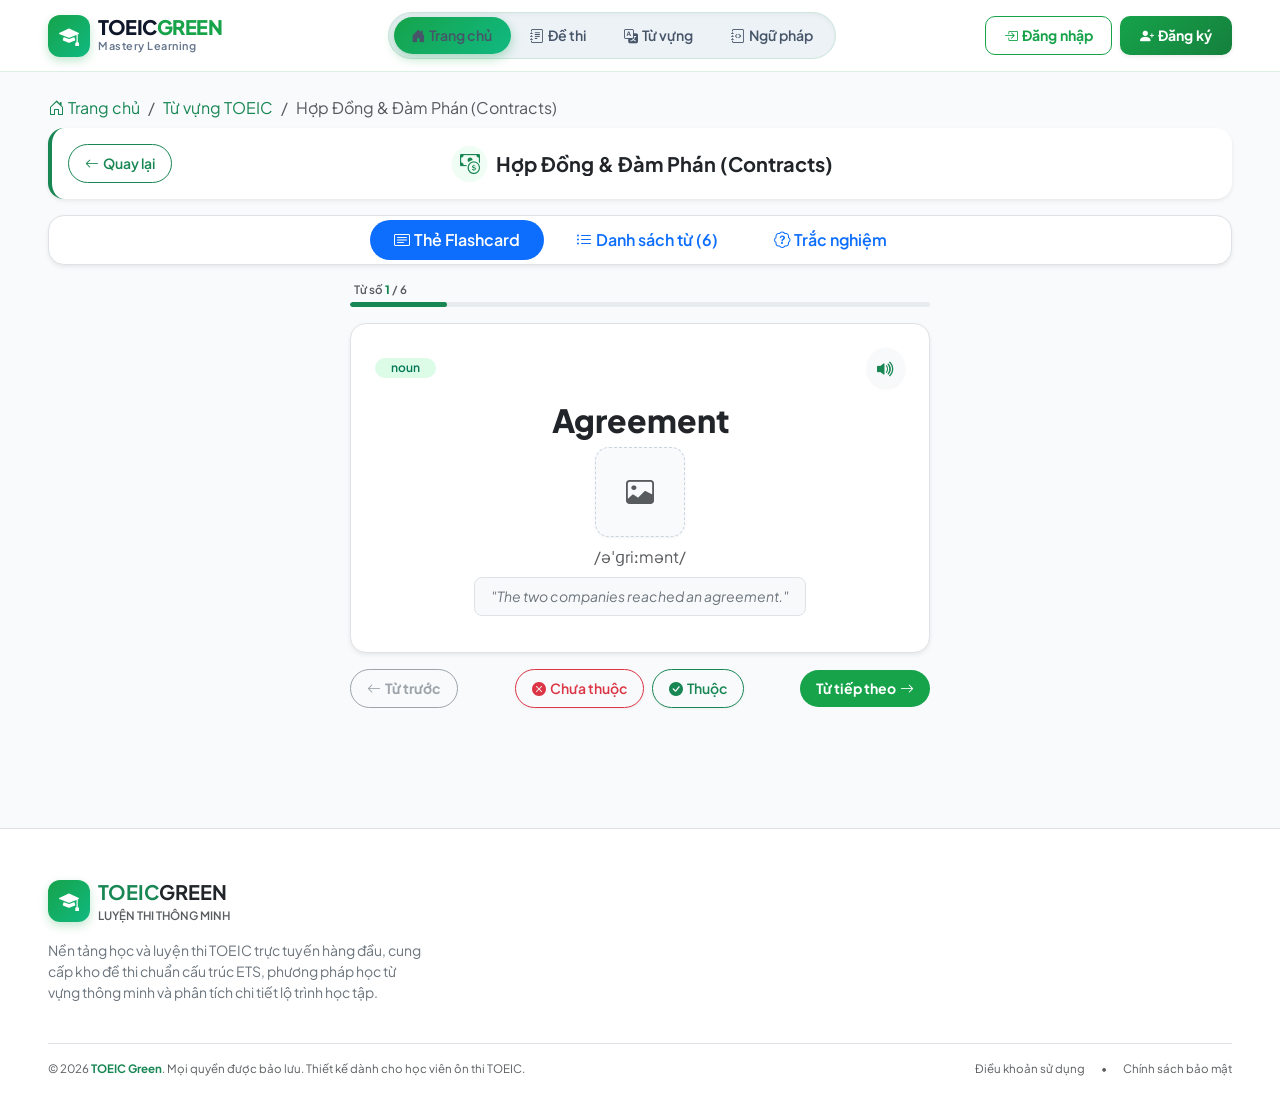
==== commit 76cfcfd2: "third time deploy lol" ====
--- a/vocab-detail.html
+++ b/vocab-detail.html
@@ -11,10 +11,10 @@
     <link href="https://fonts.googleapis.com/css2?family=Plus+Jakarta+Sans:wght@400;500;600;700;800&display=swap"
         rel="stylesheet">
     <!-- Bootstrap 5 & Icons -->
-    <link rel="stylesheet" href="/lib/bootstrap/dist/css/bootstrap.min.css" />
+    <link rel="stylesheet" href="./lib/bootstrap/dist/css/bootstrap.min.css" />
     <link rel="stylesheet" href="https://cdn.jsdelivr.net/npm/bootstrap-icons@1.11.3/font/bootstrap-icons.min.css">
     <!-- Custom Site CSS -->
-    <link rel="stylesheet" href="/css/site.css?v=sYQMyWPoGxHko4SKSE2M6L6KDpTRG8EgxznB8csKNCI" />
+    <link rel="stylesheet" href="./css/site.css" />
 </head>
 
 <body class="d-flex flex-column min-vh-100">
@@ -23,7 +23,7 @@
         <div class="container-fluid px-lg-5">
             <nav class="navbar navbar-expand-lg py-0">
                 <!-- 1. Logo (Left) -->
-                <a class="navbar-brand d-flex align-items-center gap-2 text-decoration-none" href="/Student">
+                <a class="navbar-brand d-flex align-items-center gap-2 text-decoration-none" href="./index.html">
                     <div class="brand-icon-box">
                         <i class="bi bi-mortarboard-fill"></i>
                     </div>
@@ -48,22 +48,22 @@
 
                         <ul class="nav custom-slide-nav" id="mainSlideNav">
                             <li class="nav-item">
-                                <a class="nav-link " href="/Student">
+                                <a class="nav-link " href="./index.html">
                                     <i class="bi bi-house-door-fill me-1"></i>Trang chủ
                                 </a>
                             </li>
                             <li class="nav-item">
-                                <a class="nav-link " href="/Student/Home/Exams">
+                                <a class="nav-link " href="./exams.html">
                                     <i class="bi bi-journal-text me-1"></i>Đề thi
                                 </a>
                             </li>
                             <li class="nav-item">
-                                <a class="nav-link " href="/Student/Home/Vocab">
+                                <a class="nav-link " href="./vocab.html">
                                     <i class="bi bi-translate me-1"></i>Từ vựng
                                 </a>
                             </li>
                             <li class="nav-item">
-                                <a class="nav-link " href="/Student/Home/Grammar">
+                                <a class="nav-link " href="./grammar.html">
                                     <i class="bi bi-journal-code me-1"></i>Ngữ pháp
                                 </a>
                             </li>
@@ -102,7 +102,7 @@
                                 </a>
                             </li>
                             <li class="breadcrumb-item">
-                                <a class="text-decoration-none text-success" href="/Student/Home/Vocab">Từ vựng
+                                <a class="text-decoration-none text-success" href="./vocab.html">Từ vựng
                                     TOEIC</a>
                             </li>
                             <li class="breadcrumb-item active" aria-current="page">T&#xE0;i Ch&#xED;nh &amp; Doanh Thu
@@ -117,7 +117,7 @@
                             class="d-flex flex-wrap justify-content-between align-items-center gap-2 vocab-detail-header-row">
                             <!-- Bên trái: Nút Quay lại -->
                             <a class="btn btn-outline-success rounded-pill px-3 py-2 fw-semibold btn-sm z-1 flex-shrink-0"
-                                href="/Student/Home/Vocab">
+                                href="./vocab.html">
                                 <i class="bi bi-arrow-left me-1"></i>Quay lại
                             </a>
 
@@ -569,283 +569,384 @@
 
         <!-- ================= 4. JAVASCRIPT LOGIC CHO BÀI HỌC TỪ VỰNG ================= -->
         <script>
-            // Dữ liệu từ vựng truyền từ Server sang Client
-            const vocabData = [{ "Id": 201, "TopicId": 2, "Word": "Revenue", "Phonetic": "/\u02C8rev\u0259nu\u02D0/", "Meaning": "Doanh thu, t\u1ED5ng thu nh\u1EADp", "PartOfSpeech": "noun", "Topic": "Finance", "Example": "Company revenue increased by 15% in the fourth quarter.", "ImageUrl": "" }, { "Id": 202, "TopicId": 2, "Word": "Budget", "Phonetic": "/\u02C8b\u028Cd\u0292\u026At/", "Meaning": "Ng\u00E2n s\u00E1ch t\u00E0i ch\u00EDnh", "PartOfSpeech": "noun", "Topic": "Finance", "Example": "The marketing department was allocated a budget of $50,000.", "ImageUrl": "" }, { "Id": 203, "TopicId": 2, "Word": "Expenditure", "Phonetic": "/\u026Ak\u02C8spend\u026At\u0283\u0259r/", "Meaning": "Chi ph\u00ED, s\u1EF1 chi ti\u00EAu", "PartOfSpeech": "noun", "Topic": "Finance", "Example": "We must reduce capital expenditure to maintain cash reserves.", "ImageUrl": "" }, { "Id": 204, "TopicId": 2, "Word": "Audit", "Phonetic": "/\u02C8\u0254\u02D0d\u026At/", "Meaning": "Ki\u1EC3m to\u00E1n, s\u1EF1 ki\u1EC3m tra s\u1ED5 s\u00E1ch", "PartOfSpeech": "noun / verb", "Topic": "Finance", "Example": "An independent firm was hired to conduct an annual financial audit.", "ImageUrl": "" }, { "Id": 205, "TopicId": 2, "Word": "Dividend", "Phonetic": "/\u02C8d\u026Av\u026Adend/", "Meaning": "C\u1ED5 t\u1EE9c", "PartOfSpeech": "noun", "Topic": "Finance", "Example": "Shareholders will receive a dividend of 50 cents per share.", "ImageUrl": "" }, { "Id": 206, "TopicId": 2, "Word": "Fiscal", "Phonetic": "/\u02C8f\u026Askl/", "Meaning": "Thu\u1ED9c t\u00E0i ch\u00EDnh, n\u0103m t\u00E0i kh\u00F3a", "PartOfSpeech": "adjective", "Topic": "Finance", "Example": "The new fiscal year will begin on January 1st.", "ImageUrl": "" }];
-            let currentIndex = 0;
-            let quizScore = 0;
-            const learnedStatus = {}; // Lưu trạng thái từ: { [wordId]: true/false }
-
-            function updateFlashcardUI() {
-                if (!vocabData || vocabData.length === 0) return;
-
-                const currentWord = vocabData[currentIndex];
-
-                // Cập nhật text mặt trước (Word, Phonetic, POS, và Ví dụ)
-                document.getElementById('fcWord').innerText = currentWord.Word;
-                document.getElementById('fcPhonetic').innerText = currentWord.Phonetic;
-                document.getElementById('fcPartOfSpeech').innerText = currentWord.PartOfSpeech;
-                document.getElementById('fcExample').innerText = `"${currentWord.Example}"`;
-
-                // Cập nhật hình ảnh minh họa ở MẶT TRƯỚC
-                const imgTagFront = document.getElementById('fcImageTagFront');
-                const imgPlaceholderFront = document.getElementById('fcImagePlaceholderFront');
-                if (imgTagFront && imgPlaceholderFront) {
-                    if (currentWord.ImageUrl && currentWord.ImageUrl.trim() !== "") {
-                        imgTagFront.src = currentWord.ImageUrl;
-                        imgTagFront.style.display = 'block';
-                        imgPlaceholderFront.style.display = 'none';
-                    } else {
-                        imgTagFront.style.display = 'none';
-                        imgPlaceholderFront.style.display = 'block';
-                    }
+    // Kho dữ liệu 6 chủ đề TOEIC
+    const allTopicsData = {
+        1: {
+            title: "Hợp Đồng & Đàm Phán (Contracts)",
+            words: [
+                { Id: 101, Word: "Agreement", Phonetic: "/əˈɡriːmənt/", Meaning: "Hợp đồng, sự thỏa thuận", PartOfSpeech: "noun", Example: "The two companies reached an agreement.", ImageUrl: "" },
+                { Id: 102, Word: "Contract", Phonetic: "/ˈkɒntrækt/", Meaning: "Hợp đồng, giao kèo kinh tế", PartOfSpeech: "noun", Example: "They signed a three-year contract.", ImageUrl: "" },
+                { Id: 103, Word: "Negotiate", Phonetic: "/nɪˈɡəʊʃieɪt/", Meaning: "Đàm phán, thương lượng", PartOfSpeech: "verb", Example: "We need to negotiate the terms of payment.", ImageUrl: "" },
+                { Id: 104, Word: "Commitment", Phonetic: "/kəˈmɪtmənt/", Meaning: "Sự cam kết, tận tụy", PartOfSpeech: "noun", Example: "The company demonstrated its commitment to quality.", ImageUrl: "" },
+                { Id: 105, Word: "Obligation", Phonetic: "/ˌɒblɪˈɡeɪʃn/", Meaning: "Nghĩa vụ, bổn phận", PartOfSpeech: "noun", Example: "Both parties have legal obligations.", ImageUrl: "" },
+                { Id: 106, Word: "Assurance", Phonetic: "/əˈʃʊərəns/", Meaning: "Sự bảo đảm, chắc chắn", PartOfSpeech: "noun", Example: "He gave an assurance that the work would be completed on time.", ImageUrl: "" }
+            ]
+        },
+        2: {
+            title: "Tài Chính & Doanh Thu (Finance)",
+            words: [
+                { Id: 201, Word: "Revenue", Phonetic: "/ˈrevənuː/", Meaning: "Doanh thu, tổng thu nhập", PartOfSpeech: "noun", Example: "Company revenue increased by 15% in the fourth quarter.", ImageUrl: "" },
+                { Id: 202, Word: "Budget", Phonetic: "/ˈbʌdʒɪt/", Meaning: "Ngân sách tài chính", PartOfSpeech: "noun", Example: "The marketing department was allocated a budget of $50,000.", ImageUrl: "" },
+                { Id: 203, Word: "Expenditure", Phonetic: "/ɪkˈspendɪtʃər/", Meaning: "Chi phí, sự chi tiêu", PartOfSpeech: "noun", Example: "We must reduce capital expenditure to maintain cash reserves.", ImageUrl: "" },
+                { Id: 204, Word: "Audit", Phonetic: "/ˈɔːdɪt/", Meaning: "Kiểm toán, sự kiểm tra sổ sách", PartOfSpeech: "noun / verb", Example: "An independent firm was hired to conduct an annual financial audit.", ImageUrl: "" },
+                { Id: 205, Word: "Dividend", Phonetic: "/ˈdɪvɪdend/", Meaning: "Cổ tức", PartOfSpeech: "noun", Example: "Shareholders will receive a dividend of 50 cents per share.", ImageUrl: "" },
+                { Id: 206, Word: "Fiscal", Phonetic: "/ˈfɪskl/", Meaning: "Thuộc tài chính, năm tài khóa", PartOfSpeech: "adjective", Example: "The new fiscal year will begin on January 1st.", ImageUrl: "" }
+            ]
+        },
+        3: {
+            title: "Quản Trị Văn Phòng (General Business)",
+            words: [
+                { Id: 301, Word: "Colleague", Phonetic: "/ˈkɒliːɡ/", Meaning: "Đồng nghiệp", PartOfSpeech: "noun", Example: "She discussed the proposal with her colleagues.", ImageUrl: "" },
+                { Id: 302, Word: "Schedule", Phonetic: "/ˈskedʒuːl/", Meaning: "Lịch trình, kế hoạch làm việc", PartOfSpeech: "noun", Example: "The meeting is on schedule for tomorrow morning.", ImageUrl: "" },
+                { Id: 303, Word: "Collaborate", Phonetic: "/kəˈlæbəreɪt/", Meaning: "Hợp tác, phối hợp làm việc", PartOfSpeech: "verb", Example: "Teams collaborate closely to achieve shared targets.", ImageUrl: "" },
+                { Id: 304, Word: "Supervise", Phonetic: "/ˈsuːpəvaɪz/", Meaning: "Giám sát, quản lý", PartOfSpeech: "verb", Example: "The manager will supervise the project rollout.", ImageUrl: "" },
+                { Id: 305, Word: "Deadline", Phonetic: "/ˈdedlaɪn/", Meaning: "Hạn chót, thời hạn hoàn thành", PartOfSpeech: "noun", Example: "We worked overtime to meet the project deadline.", ImageUrl: "" },
+                { Id: 306, Word: "Productivity", Phonetic: "/ˌprɒdʌkˈtɪvəti/", Meaning: "Năng suất lao động", PartOfSpeech: "noun", Example: "Flexible hours improved worker productivity.", ImageUrl: "" }
+            ]
+        },
+        4: {
+            title: "Tuyển Dụng & Nhân Sự (Personnel)",
+            words: [
+                { Id: 401, Word: "Candidate", Phonetic: "/ˈkændɪdət/", Meaning: "Ứng viên ứng tuyển", PartOfSpeech: "noun", Example: "The hiring panel interviewed five promising candidates.", ImageUrl: "" },
+                { Id: 402, Word: "Resume", Phonetic: "/ˈrezjuːmeɪ/", Meaning: "Sơ yếu lý lịch, CV", PartOfSpeech: "noun", Example: "Please send your resume to our HR department.", ImageUrl: "" },
+                { Id: 403, Word: "Recruit", Phonetic: "/rɪˈkruːt/", Meaning: "Tuyển dụng nhân sự", PartOfSpeech: "verb", Example: "The firm plans to recruit 50 new developers.", ImageUrl: "" },
+                { Id: 404, Word: "Promotion", Phonetic: "/prəˈməʊʃn/", Meaning: "Sự thăng chức, đề bạt", PartOfSpeech: "noun", Example: "He earned a promotion to senior team lead.", ImageUrl: "" },
+                { Id: 405, Word: "Benefit", Phonetic: "/ˈbenɪfɪt/", Meaning: "Phúc lợi nhân viên", PartOfSpeech: "noun", Example: "The job offer includes health insurance and travel benefits.", ImageUrl: "" },
+                { Id: 406, Word: "Qualified", Phonetic: "/ˈkwɒlɪfaɪd/", Meaning: "Đủ tiêu chuẩn, có năng lực", PartOfSpeech: "adjective", Example: "She is highly qualified for the director position.", ImageUrl: "" }
+            ]
+        },
+        5: {
+            title: "Du Lịch & Đặt Phòng (Travel & Hotel)",
+            words: [
+                { Id: 501, Word: "Itinerary", Phonetic: "/aɪˈtɪnərəri/", Meaning: "Lịch trình chuyến đi", PartOfSpeech: "noun", Example: "The travel agent finalized our flight and hotel itinerary.", ImageUrl: "" },
+                { Id: 502, Word: "Reservation", Phonetic: "/ˌrezəˈveɪʃn/", Meaning: "Sự đặt chỗ trước", PartOfSpeech: "noun", Example: "We made a dinner reservation for seven o'clock.", ImageUrl: "" },
+                { Id: 503, Word: "Departure", Phonetic: "/dɪˈpɑːtʃər/", Meaning: "Sự khởi hành, chuyến bay đi", PartOfSpeech: "noun", Example: "Flight departures are displayed on the main monitor.", ImageUrl: "" },
+                { Id: 504, Word: "Accommodation", Phonetic: "/əˌkɒməˈdeɪʃn/", Meaning: "Chỗ ở, phòng nghỉ", PartOfSpeech: "noun", Example: "The conference fee includes luxury hotel accommodation.", ImageUrl: "" },
+                { Id: 505, Word: "Boarding", Phonetic: "/ˈbɔːdɪŋ/", Meaning: "Việc lên máy bay / tàu", PartOfSpeech: "noun", Example: "Passengers are requested to proceed to boarding gate 12.", ImageUrl: "" },
+                { Id: 506, Word: "Luggage", Phonetic: "/ˈlʌɡɪdʒ/", Meaning: "Hành lý", PartOfSpeech: "noun", Example: "Check-in baggage must not exceed 23 kilograms.", ImageUrl: "" }
+            ]
+        },
+        6: {
+            title: "Mua Sắm & Hậu Cần (Shopping & Shipping)",
+            words: [
+                { Id: 601, Word: "Merchandise", Phonetic: "/ˈmɜːtʃəndaɪs/", Meaning: "Hàng hóa thương mại", PartOfSpeech: "noun", Example: "New merchandise arrived at the retail store today.", ImageUrl: "" },
+                { Id: 602, Word: "Inventory", Phonetic: "/ˈɪnvəntri/", Meaning: "Hàng tồn kho, bản kiểm kê", PartOfSpeech: "noun", Example: "The warehouse conducts an inventory check every month.", ImageUrl: "" },
+                { Id: 603, Word: "Dispatch", Phonetic: "/dɪˈspætʃ/", Meaning: "Gửi đi, xuất kho vận chuyển", PartOfSpeech: "verb", Example: "Your package will be dispatched within 24 hours.", ImageUrl: "" },
+                { Id: 604, Word: "Invoice", Phonetic: "/ˈɪnvɔɪs/", Meaning: "Hóa đơn thanh toán", PartOfSpeech: "noun", Example: "Payment must be received within 30 days of the invoice date.", ImageUrl: "" },
+                { Id: 605, Word: "Courier", Phonetic: "/ˈkʊriər/", Meaning: "Dịch vụ chuyển phát nhanh", PartOfSpeech: "noun", Example: "The documents were delivered by a courier service.", ImageUrl: "" },
+                { Id: 606, Word: "Refund", Phonetic: "/ˈriːfʌnd/", Meaning: "Khoản tiền hoàn trả, hoàn tiền", PartOfSpeech: "noun / verb", Example: "Customers can request a full refund within 14 days.", ImageUrl: "" }
+            ]
+        }
+    };
+
+    // Đọc ?id= từ URL (mặc định là 1 nếu không truyền)
+    const urlParams = new URLSearchParams(window.location.search);
+    const topicId = parseInt(urlParams.get('id')) || 1;
+    const selectedTopic = allTopicsData[topicId] || allTopicsData[1];
+    const vocabData = selectedTopic.words;
+
+    let currentIndex = 0;
+    let quizScore = 0;
+    const learnedStatus = {};
+
+    // Cập nhật tiêu đề trang
+    document.title = "Học Từ Vựng: " + selectedTopic.title + " - TOEIC Master";
+    const headerTitleEl = document.querySelector(".vocab-header-title-box h4");
+    if (headerTitleEl) {
+        headerTitleEl.innerText = selectedTopic.title;
+        headerTitleEl.title = selectedTopic.title;
+    }
+    const breadcrumbActiveEl = document.querySelector(".breadcrumb-item.active");
+    if (breadcrumbActiveEl) breadcrumbActiveEl.innerText = selectedTopic.title;
+
+    function renderVocabListTab() {
+        const grid = document.getElementById('vocabCardsGrid');
+        if (!grid) return;
+        grid.innerHTML = '';
+        vocabData.forEach(w => {
+            const col = document.createElement('div');
+            col.className = 'col-md-6 col-lg-4 vocab-item-wrapper';
+            col.id = 'wordCardCol-' + w.Id;
+            col.setAttribute('data-word-id', w.Id);
+            col.innerHTML = `
+                <div class="card h-100 border-0 rounded-4 shadow-sm p-4 bg-white vocab-card-item">
+                    <div class="d-flex align-items-start justify-content-between gap-2 mb-2">
+                        <div>
+                            <h5 class="fw-bold text-dark mb-0">${w.Word}</h5>
+                            <span class="text-muted small">${w.Phonetic}</span>
+                        </div>
+                        <div class="d-flex align-items-center gap-2 flex-shrink-0">
+                            <div id="wordStatusBadge-${w.Id}">
+                                <span class="badge bg-light text-muted border small">Chưa học</span>
+                            </div>
+                            <button class="btn btn-sm btn-light rounded-circle shadow-xs" onclick="speakWord('${w.Word}')" title="Nghe phát âm">
+                                <i class="bi bi-volume-up text-success"></i>
+                            </button>
+                        </div>
+                    </div>
+                    <div class="p-2 bg-light rounded-3 mb-2 border">
+                        <span class="badge bg-light-green text-emerald border small me-1">${w.PartOfSpeech}</span>
+                        <strong class="text-success small">${w.Meaning}</strong>
+                    </div>
+                    <div class="text-muted x-small fst-italic mt-auto">
+                        <i class="bi bi-chat-quote me-1"></i>${w.Example}
+                    </div>
+                </div>
+            `;
+            grid.appendChild(col);
+        });
+
+        const countAll = document.getElementById('countAll');
+        if (countAll) countAll.innerText = vocabData.length;
+        const listTabBtn = document.getElementById('list-tab');
+        if (listTabBtn) listTabBtn.innerHTML = `<i class="bi bi-list-ul me-1"></i>Danh sách từ (${vocabData.length})`;
+    }
+
+    function updateFlashcardUI() {
+        if (!vocabData || vocabData.length === 0) return;
+        const currentWord = vocabData[currentIndex];
+
+        document.getElementById('fcWord').innerText = currentWord.Word;
+        document.getElementById('fcPhonetic').innerText = currentWord.Phonetic;
+        document.getElementById('fcPartOfSpeech').innerText = currentWord.PartOfSpeech;
+        document.getElementById('fcExample').innerText = '"' + currentWord.Example + '"';
+
+        const imgTagFront = document.getElementById('fcImageTagFront');
+        const imgPlaceholderFront = document.getElementById('fcImagePlaceholderFront');
+        if (imgTagFront && imgPlaceholderFront) {
+            if (currentWord.ImageUrl && currentWord.ImageUrl.trim() !== "") {
+                imgTagFront.src = currentWord.ImageUrl;
+                imgTagFront.style.display = 'block';
+                imgPlaceholderFront.style.display = 'none';
+            } else {
+                imgTagFront.style.display = 'none';
+                imgPlaceholderFront.style.display = 'block';
+            }
+        }
+
+        document.getElementById('fcMeaning').innerText = currentWord.Meaning;
+
+        const imgTagBack = document.getElementById('fcImageTagBack');
+        const imgPlaceholderBack = document.getElementById('fcImagePlaceholderBack');
+        if (imgTagBack && imgPlaceholderBack) {
+            if (currentWord.ImageUrl && currentWord.ImageUrl.trim() !== "") {
+                imgTagBack.src = currentWord.ImageUrl;
+                imgTagBack.style.display = 'block';
+                imgPlaceholderBack.style.display = 'none';
+            } else {
+                imgTagBack.style.display = 'none';
+                imgPlaceholderBack.style.display = 'block';
+            }
+        }
+
+        updateStatusButtonsUI(currentWord.Id);
+
+        document.getElementById('cardCurrentIndex').innerText = currentIndex + 1;
+        const progressPercent = ((currentIndex + 1) / vocabData.length) * 100;
+        document.getElementById('cardProgressBar').style.width = `${progressPercent}%`;
+
+        document.getElementById('btnPrevCard').disabled = (currentIndex === 0);
+        document.getElementById('btnNextCard').disabled = (currentIndex === vocabData.length - 1);
+
+        document.getElementById('mainFlashcard').classList.remove('is-flipped');
+    }
+
+    function markStatus(isLearned) {
+        if (!vocabData || vocabData.length === 0) return;
+        const currentWord = vocabData[currentIndex];
+        if (learnedStatus[currentWord.Id] !== undefined) return;
+
+        learnedStatus[currentWord.Id] = isLearned;
+        updateStatusButtonsUI(currentWord.Id);
+        updateVocabListClassification();
+
+        if (currentIndex < vocabData.length - 1) {
+            setTimeout(() => { nextCard(); }, 350);
+        }
+    }
+
+    function updateStatusButtonsUI(wordId) {
+        const btnLearned = document.getElementById('btnLearned');
+        const btnNotLearned = document.getElementById('btnNotLearned');
+        if (!btnLearned || !btnNotLearned) return;
+
+        const status = learnedStatus[wordId];
+        if (status === true) {
+            btnLearned.className = 'btn btn-success px-3 py-2 rounded-pill fw-semibold btn-sm d-flex align-items-center gap-1 shadow-sm';
+            btnLearned.disabled = true;
+            btnLearned.style.cursor = 'default';
+
+            btnNotLearned.className = 'btn btn-outline-secondary px-3 py-2 rounded-pill fw-semibold btn-sm d-flex align-items-center gap-1 opacity-50';
+            btnNotLearned.disabled = true;
+            btnNotLearned.style.cursor = 'not-allowed';
+        } else if (status === false) {
+            btnNotLearned.className = 'btn btn-danger text-white px-3 py-2 rounded-pill fw-semibold btn-sm d-flex align-items-center gap-1 shadow-sm';
+            btnNotLearned.disabled = true;
+            btnNotLearned.style.cursor = 'default';
+
+            btnLearned.className = 'btn btn-outline-secondary px-3 py-2 rounded-pill fw-semibold btn-sm d-flex align-items-center gap-1 opacity-50';
+            btnLearned.disabled = true;
+            btnLearned.style.cursor = 'not-allowed';
+        } else {
+            btnLearned.className = 'btn btn-outline-success px-3 py-2 rounded-pill fw-semibold btn-sm d-flex align-items-center gap-1 shadow-xs';
+            btnLearned.disabled = false;
+            btnLearned.style.cursor = 'pointer';
+
+            btnNotLearned.className = 'btn btn-outline-danger px-3 py-2 rounded-pill fw-semibold btn-sm d-flex align-items-center gap-1 shadow-xs';
+            btnNotLearned.disabled = false;
+            btnNotLearned.style.cursor = 'pointer';
+        }
+    }
+
+    let currentFilter = 'all';
+
+    function updateVocabListClassification() {
+        let countLearned = 0;
+        let countNotLearned = 0;
+
+        vocabData.forEach(w => {
+            const status = learnedStatus[w.Id];
+            const badge = document.getElementById(`wordStatusBadge-${w.Id}`);
+            if (status === true) {
+                countLearned++;
+                if (badge) {
+                    badge.innerHTML = '<span class="badge bg-success-subtle text-success border border-success border-opacity-25 fw-semibold small"><i class="bi bi-check-circle-fill me-1"></i>Đã thuộc</span>';
                 }
-
-                // Cập nhật text mặt sau (Nghĩa tiếng Việt)
-                document.getElementById('fcMeaning').innerText = currentWord.Meaning;
-
-                // Cập nhật hình ảnh minh họa ở MẶT SAU
-                const imgTagBack = document.getElementById('fcImageTagBack');
-                const imgPlaceholderBack = document.getElementById('fcImagePlaceholderBack');
-                if (imgTagBack && imgPlaceholderBack) {
-                    if (currentWord.ImageUrl && currentWord.ImageUrl.trim() !== "") {
-                        imgTagBack.src = currentWord.ImageUrl;
-                        imgTagBack.style.display = 'block';
-                        imgPlaceholderBack.style.display = 'none';
-                    } else {
-                        imgTagBack.style.display = 'none';
-                        imgPlaceholderBack.style.display = 'block';
-                    }
-                }
-
-                // Cập nhật giao diện trạng thái Thuộc / Chưa thuộc hiện tại (khóa nút nếu đã chọn)
-                updateStatusButtonsUI(currentWord.Id);
-
-                // Cập nhật chỉ số & thanh tiến độ
-                document.getElementById('cardCurrentIndex').innerText = currentIndex + 1;
-                const progressPercent = ((currentIndex + 1) / vocabData.length) * 100;
-                document.getElementById('cardProgressBar').style.width = `${progressPercent}%`;
-
-                // Trạng thái nút Next / Prev
-                document.getElementById('btnPrevCard').disabled = (currentIndex === 0);
-                document.getElementById('btnNextCard').disabled = (currentIndex === vocabData.length - 1);
-
-                // Đảm bảo thẻ quay về mặt trước khi chuyển từ mới
-                document.getElementById('mainFlashcard').classList.remove('is-flipped');
-            }
-
-            // Đánh dấu trạng thái Thuộc (true) hoặc Chưa thuộc (false)
-            // Quy tắc: Chỉ được chọn 1 trong 2, khi đã chọn thì không thể ấn đổi ngược lại cho từ này
-            function markStatus(isLearned) {
-                if (!vocabData || vocabData.length === 0) return;
-                const currentWord = vocabData[currentIndex];
-
-                // Nếu từ này ĐÃ ĐƯỢC CHỌN TRƯỚC ĐÓ rồi thì KHÔNG cho đổi
-                if (learnedStatus[currentWord.Id] !== undefined) {
-                    return;
-                }
-
-                learnedStatus[currentWord.Id] = isLearned;
-                updateStatusButtonsUI(currentWord.Id);
-                updateVocabListClassification();
-
-                // Tự động chuyển sang từ tiếp theo nếu chưa ở cuối
-                if (currentIndex < vocabData.length - 1) {
-                    setTimeout(() => {
-                        nextCard();
-                    }, 350);
+            } else if (status === false) {
+                countNotLearned++;
+                if (badge) {
+                    badge.innerHTML = '<span class="badge bg-danger-subtle text-danger border border-danger border-opacity-25 fw-semibold small"><i class="bi bi-x-circle-fill me-1"></i>Chưa thuộc</span>';
                 }
             }
-
-            function updateStatusButtonsUI(wordId) {
-                const btnLearned = document.getElementById('btnLearned');
-                const btnNotLearned = document.getElementById('btnNotLearned');
-                if (!btnLearned || !btnNotLearned) return;
-
-                const status = learnedStatus[wordId];
-                if (status === true) {
-                    // Đã chọn Thuộc -> Khóa cả 2 nút, nút Chưa thuộc bị disabled hoàn toàn
-                    btnLearned.className = 'btn btn-success px-3 py-2 rounded-pill fw-semibold btn-sm d-flex align-items-center gap-1 shadow-sm';
-                    btnLearned.disabled = true;
-                    btnLearned.style.cursor = 'default';
-
-                    btnNotLearned.className = 'btn btn-outline-secondary px-3 py-2 rounded-pill fw-semibold btn-sm d-flex align-items-center gap-1 opacity-50';
-                    btnNotLearned.disabled = true;
-                    btnNotLearned.style.cursor = 'not-allowed';
-                } else if (status === false) {
-                    // Đã chọn Chưa thuộc -> Khóa cả 2 nút, nút Thuộc bị disabled hoàn toàn
-                    btnNotLearned.className = 'btn btn-danger text-white px-3 py-2 rounded-pill fw-semibold btn-sm d-flex align-items-center gap-1 shadow-sm';
-                    btnNotLearned.disabled = true;
-                    btnNotLearned.style.cursor = 'default';
-
-                    btnLearned.className = 'btn btn-outline-secondary px-3 py-2 rounded-pill fw-semibold btn-sm d-flex align-items-center gap-1 opacity-50';
-                    btnLearned.disabled = true;
-                    btnLearned.style.cursor = 'not-allowed';
-                } else {
-                    // Chưa chọn: Cả 2 nút sẵn sàng cho người dùng bấm 1 trong 2
-                    btnLearned.className = 'btn btn-outline-success px-3 py-2 rounded-pill fw-semibold btn-sm d-flex align-items-center gap-1 shadow-xs';
-                    btnLearned.disabled = false;
-                    btnLearned.style.cursor = 'pointer';
-
-                    btnNotLearned.className = 'btn btn-outline-danger px-3 py-2 rounded-pill fw-semibold btn-sm d-flex align-items-center gap-1 shadow-xs';
-                    btnNotLearned.disabled = false;
-                    btnNotLearned.style.cursor = 'pointer';
-                }
+        });
+
+        const countLearnedEl = document.getElementById('countLearned');
+        const countNotLearnedEl = document.getElementById('countNotLearned');
+        if (countLearnedEl) countLearnedEl.innerText = countLearned;
+        if (countNotLearnedEl) countNotLearnedEl.innerText = countNotLearned;
+
+        filterWordList(currentFilter);
+    }
+
+    function filterWordList(filterType) {
+        currentFilter = filterType;
+        const btnAll = document.getElementById('filterBtnAll');
+        const btnLearned = document.getElementById('filterBtnLearned');
+        const btnNot = document.getElementById('filterBtnNotLearned');
+
+        if (btnAll && btnLearned && btnNot) {
+            btnAll.className = 'btn btn-sm rounded-pill px-3 fw-semibold ' + (filterType === 'all' ? 'active btn-success text-white' : 'btn-light text-secondary');
+            btnLearned.className = 'btn btn-sm rounded-pill px-3 fw-semibold ' + (filterType === 'learned' ? 'active btn-success text-white' : 'btn-light text-success');
+            btnNot.className = 'btn btn-sm rounded-pill px-3 fw-semibold ' + (filterType === 'not_learned' ? 'active btn-danger text-white' : 'btn-light text-danger');
+        }
+
+        let visibleCount = 0;
+        const allItemWrappers = document.querySelectorAll('.vocab-item-wrapper');
+        allItemWrappers.forEach(item => {
+            const wordId = parseInt(item.getAttribute('data-word-id'));
+            const status = learnedStatus[wordId];
+
+            let isVisible = false;
+            if (filterType === 'all') isVisible = true;
+            else if (filterType === 'learned') isVisible = (status === true);
+            else if (filterType === 'not_learned') isVisible = (status === false);
+
+            if (isVisible) {
+                item.classList.remove('d-none');
+                visibleCount++;
+            } else {
+                item.classList.add('d-none');
             }
-
-            // ================= PHÂN LOẠI & LỌC TỪ TRONG DANH SÁCH =================
-            let currentFilter = 'all';
-
-            function updateVocabListClassification() {
-                let countLearned = 0;
-                let countNotLearned = 0;
-
-                vocabData.forEach(w => {
-                    const status = learnedStatus[w.Id];
-                    const badge = document.getElementById(`wordStatusBadge-${w.Id}`);
-                    if (status === true) {
-                        countLearned++;
-                        if (badge) {
-                            badge.innerHTML = '<span class="badge bg-success-subtle text-success border border-success border-opacity-25 fw-semibold small"><i class="bi bi-check-circle-fill me-1"></i>Đã thuộc</span>';
-                        }
-                    } else if (status === false) {
-                        countNotLearned++;
-                        if (badge) {
-                            badge.innerHTML = '<span class="badge bg-danger-subtle text-danger border border-danger border-opacity-25 fw-semibold small"><i class="bi bi-x-circle-fill me-1"></i>Chưa thuộc</span>';
-                        }
-                    }
-                });
-
-                const countLearnedEl = document.getElementById('countLearned');
-                const countNotLearnedEl = document.getElementById('countNotLearned');
-                if (countLearnedEl) countLearnedEl.innerText = countLearned;
-                if (countNotLearnedEl) countNotLearnedEl.innerText = countNotLearned;
-
-                // Cập nhật lại chế độ lọc hiện tại
-                filterWordList(currentFilter);
-            }
-
-            function filterWordList(filterType) {
-                currentFilter = filterType;
-
-                // Đổi trạng thái active cho nút bấm lọc
-                const btnAll = document.getElementById('filterBtnAll');
-                const btnLearned = document.getElementById('filterBtnLearned');
-                const btnNot = document.getElementById('filterBtnNotLearned');
-
-                if (btnAll && btnLearned && btnNot) {
-                    btnAll.className = 'btn btn-sm rounded-pill px-3 fw-semibold ' + (filterType === 'all' ? 'active btn-success text-white' : 'btn-light text-secondary');
-                    btnLearned.className = 'btn btn-sm rounded-pill px-3 fw-semibold ' + (filterType === 'learned' ? 'active btn-success text-white' : 'btn-light text-success');
-                    btnNot.className = 'btn btn-sm rounded-pill px-3 fw-semibold ' + (filterType === 'not_learned' ? 'active btn-danger text-white' : 'btn-light text-danger');
-                }
-
-                let visibleCount = 0;
-                const allItemWrappers = document.querySelectorAll('.vocab-item-wrapper');
-                allItemWrappers.forEach(item => {
-                    const wordId = parseInt(item.getAttribute('data-word-id'));
-                    const status = learnedStatus[wordId];
-
-                    let isVisible = false;
-                    if (filterType === 'all') {
-                        isVisible = true;
-                    } else if (filterType === 'learned') {
-                        isVisible = (status === true);
-                    } else if (filterType === 'not_learned') {
-                        isVisible = (status === false);
-                    }
-
-                    if (isVisible) {
-                        item.classList.remove('d-none');
-                        visibleCount++;
-                    } else {
-                        item.classList.add('d-none');
-                    }
-                });
-
-                // Hiển thị thông báo nếu không có từ nào theo bộ lọc
-                const emptyMsg = document.getElementById('vocabEmptyFilterMsg');
-                if (emptyMsg) {
-                    if (visibleCount === 0) {
-                        emptyMsg.classList.remove('d-none');
-                    } else {
-                        emptyMsg.classList.add('d-none');
-                    }
-                }
-            }
-
-            function flipCurrentCard() {
-                document.getElementById('mainFlashcard').classList.toggle('is-flipped');
-            }
-
-            function nextCard() {
-                if (currentIndex < vocabData.length - 1) {
-                    currentIndex++;
-                    updateFlashcardUI();
-                }
-            }
-
-            function prevCard() {
-                if (currentIndex > 0) {
-                    currentIndex--;
-                    updateFlashcardUI();
-                }
-            }
-
-            function playCurrentWordAudio() {
-                if (vocabData && vocabData.length > 0) {
-                    speakWord(vocabData[currentIndex].Word);
-                }
-            }
-
-            // ================= MINI QUIZ GENERATOR =================
-            function generateNextQuiz() {
-                if (!vocabData || vocabData.length === 0) return;
-
-                const randomWordIndex = Math.floor(Math.random() * vocabData.length);
-                const correctWord = vocabData[randomWordIndex];
-                document.getElementById('quizQuestionWord').innerText = correctWord.Word;
-
-                // Lấy 3 đáp án sai ngẫu nhiên
-                const distractors = vocabData.filter(w => w.Id !== correctWord.Id);
-                const shuffledDistractors = distractors.sort(() => 0.5 - Math.random()).slice(0, 3);
-
-                const allOptions = [correctWord, ...shuffledDistractors].sort(() => 0.5 - Math.random());
-
-                const container = document.getElementById('quizOptionsContainer');
-                container.innerHTML = '';
-
-                allOptions.forEach((opt, idx) => {
-                    const isCorrect = (opt.Id === correctWord.Id);
-                    const col = document.createElement('div');
-                    col.className = 'col-md-6';
-                    col.innerHTML = `
+        });
+
+        const emptyMsg = document.getElementById('vocabEmptyFilterMsg');
+        if (emptyMsg) {
+            if (visibleCount === 0) emptyMsg.classList.remove('d-none');
+            else emptyMsg.classList.add('d-none');
+        }
+    }
+
+    function flipCurrentCard() {
+        document.getElementById('mainFlashcard').classList.toggle('is-flipped');
+    }
+
+    function nextCard() {
+        if (currentIndex < vocabData.length - 1) {
+            currentIndex++;
+            updateFlashcardUI();
+        }
+    }
+
+    function prevCard() {
+        if (currentIndex > 0) {
+            currentIndex--;
+            updateFlashcardUI();
+        }
+    }
+
+    function playCurrentWordAudio() {
+        if (vocabData && vocabData.length > 0) {
+            speakWord(vocabData[currentIndex].Word);
+        }
+    }
+
+    function speakWord(text) {
+        if ('speechSynthesis' in window) {
+            const utterance = new SpeechSynthesisUtterance(text);
+            utterance.lang = 'en-US';
+            utterance.rate = 0.9;
+            window.speechSynthesis.speak(utterance);
+        }
+    }
+
+    function generateNextQuiz() {
+        if (!vocabData || vocabData.length === 0) return;
+
+        const randomWordIndex = Math.floor(Math.random() * vocabData.length);
+        const correctWord = vocabData[randomWordIndex];
+        document.getElementById('quizQuestionWord').innerText = correctWord.Word;
+
+        const distractors = vocabData.filter(w => w.Id !== correctWord.Id);
+        const shuffledDistractors = distractors.sort(() => 0.5 - Math.random()).slice(0, 3);
+        const allOptions = [correctWord, ...shuffledDistractors].sort(() => 0.5 - Math.random());
+
+        const container = document.getElementById('quizOptionsContainer');
+        container.innerHTML = '';
+
+        allOptions.forEach((opt, idx) => {
+            const isCorrect = (opt.Id === correctWord.Id);
+            const col = document.createElement('div');
+            col.className = 'col-md-6';
+            col.innerHTML = `
                 <button class="btn btn-outline-secondary w-100 p-3 rounded-3 text-start fw-semibold quiz-opt-btn" onclick="checkQuizAnswer(this, ${isCorrect})">
                     <span class="badge bg-light text-dark border me-2">${String.fromCharCode(65 + idx)}</span>${opt.Meaning}
                 </button>
             `;
-                    container.appendChild(col);
-                });
-            }
-
-            function checkQuizAnswer(button, isCorrect) {
-                const allButtons = document.querySelectorAll('.quiz-opt-btn');
-                allButtons.forEach(b => b.disabled = true);
-
-                if (isCorrect) {
-                    button.classList.remove('btn-outline-secondary');
-                    button.classList.add('btn-success', 'text-white');
-                    quizScore += 10;
-                    document.getElementById('quizScoreText').innerText = `Điểm: ${quizScore} (+10đ)`;
-                } else {
-                    button.classList.remove('btn-outline-secondary');
-                    button.classList.add('btn-danger', 'text-white');
-                }
-            }
-
-            document.addEventListener('DOMContentLoaded', () => {
-                updateFlashcardUI();
-                generateNextQuiz();
-            });
-        </script>
+            container.appendChild(col);
+        });
+    }
+
+    function checkQuizAnswer(button, isCorrect) {
+        const allButtons = document.querySelectorAll('.quiz-opt-btn');
+        allButtons.forEach(b => b.disabled = true);
+
+        if (isCorrect) {
+            button.classList.remove('btn-outline-secondary');
+            button.classList.add('btn-success', 'text-white');
+            quizScore += 10;
+            document.getElementById('quizScoreText').innerText = `Điểm: ${quizScore} (+10đ)`;
+        } else {
+            button.classList.remove('btn-outline-secondary');
+            button.classList.add('btn-danger', 'text-white');
+        }
+    }
+
+    document.addEventListener('DOMContentLoaded', () => {
+        renderVocabListTab();
+        updateFlashcardUI();
+        generateNextQuiz();
+    });
+</script>
 
     </main>
 
@@ -880,10 +981,10 @@
                     Thiết kế dành cho học viên ôn thi TOEIC.
                 </p>
                 <div class="d-flex gap-3 x-small">
-                    <a class="text-muted text-decoration-none hover-success" href="/Student/Home/Privacy">Điều khoản sử
+                    <a class="text-muted text-decoration-none hover-success" href="#">Điều khoản sử
                         dụng</a>
                     <span class="text-muted">•</span>
-                    <a class="text-muted text-decoration-none hover-success" href="/Student/Home/Privacy">Chính sách bảo
+                    <a class="text-muted text-decoration-none hover-success" href="#">Chính sách bảo
                         mật</a>
                 </div>
             </div>
@@ -1001,9 +1102,9 @@
     </div>
 
     <!-- Scripts -->
-    <script src="/lib/jquery/dist/jquery.min.js"></script>
-    <script src="/lib/bootstrap/dist/js/bootstrap.bundle.min.js"></script>
-    <script src="/js/site.js?v=ufsgDTOp8vIPduqVtdxh_96oy_ruhr3uw6lLVOjxdRs"></script>
+    <script src="./lib/jquery/dist/jquery.min.js"></script>
+    <script src="./lib/bootstrap/dist/js/bootstrap.bundle.min.js"></script>
+    <script src="./js/site.js"></script>
 
 </body>
 
